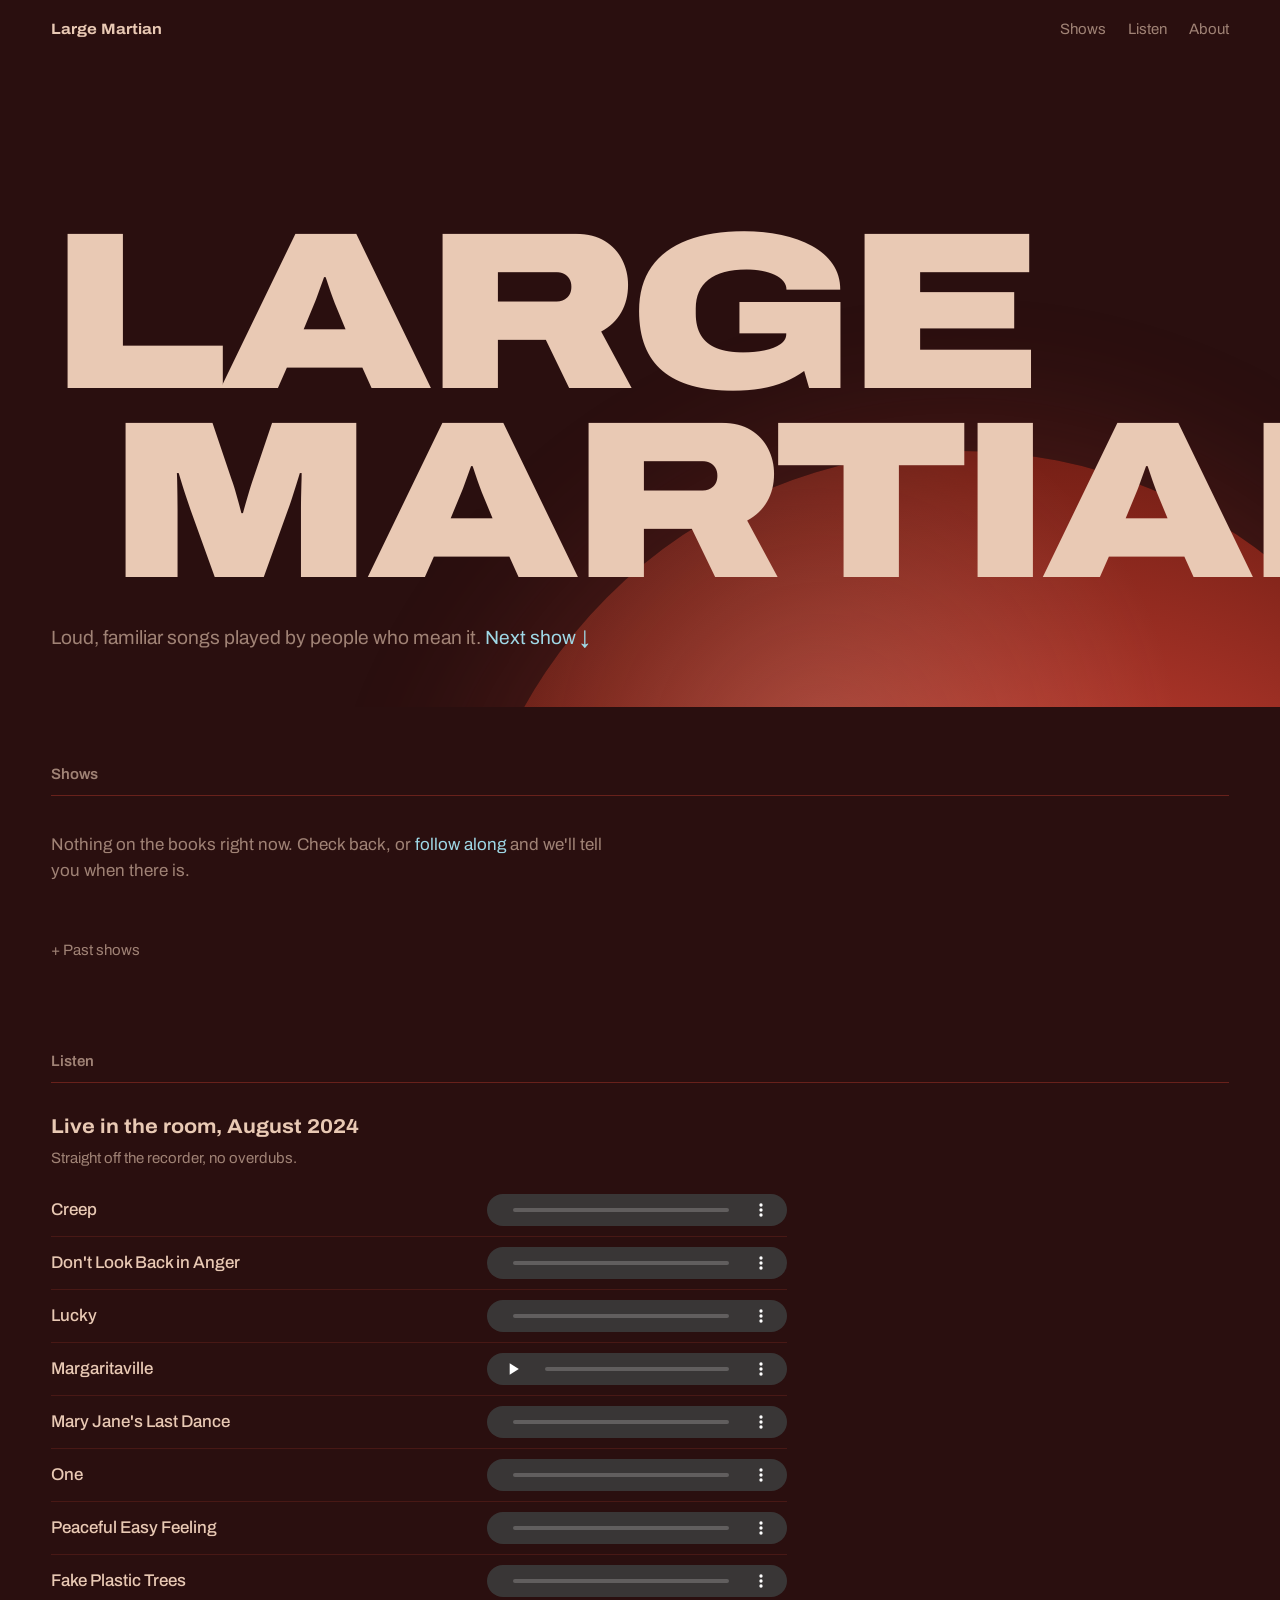
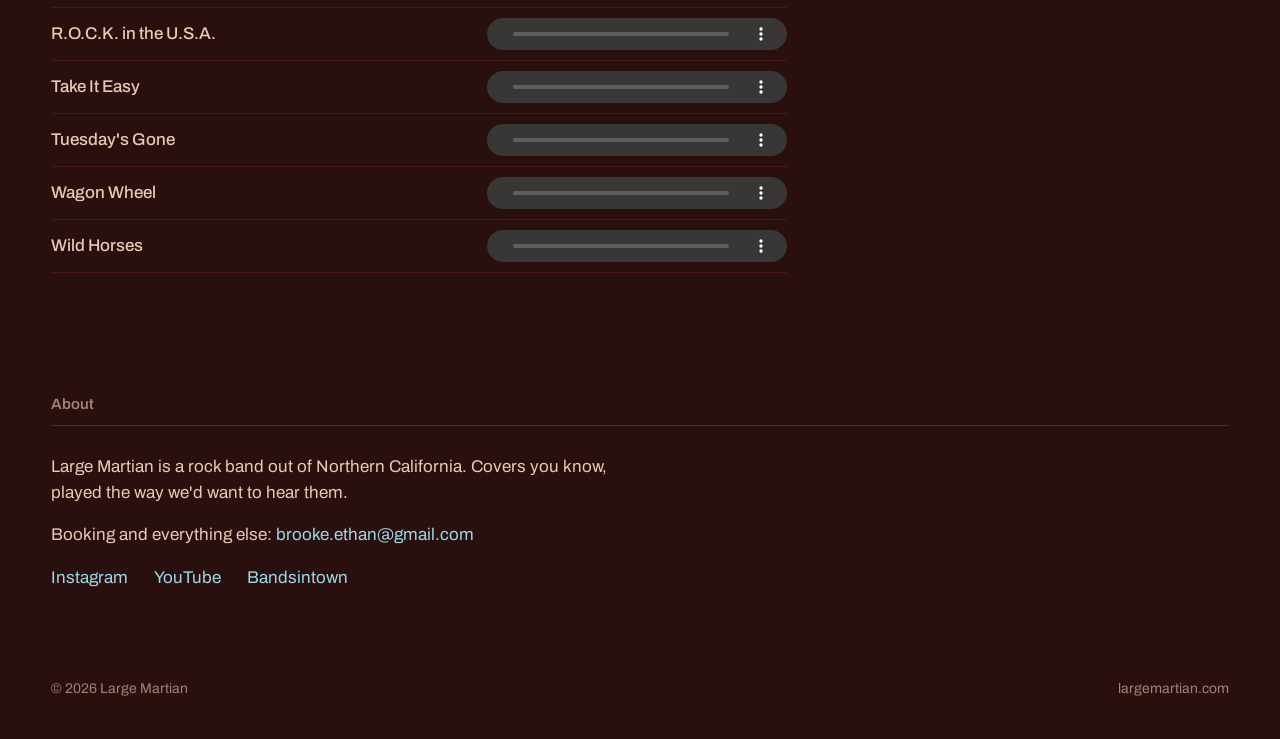
==== index.html @ f01dec95 "Large Martian site: shows, listen, about, and band room Co-Authored-By: Claude Fable 5.1 <noreply@an" ====
<!doctype html>
<html lang="en">
<head>
  <meta charset="utf-8">
  <meta name="viewport" content="width=device-width, initial-scale=1">
  <title>Large Martian</title>
  <meta name="description" content="Large Martian — upcoming shows, recordings, and where to find the band.">
  <link rel="preconnect" href="https://fonts.googleapis.com">
  <link rel="preconnect" href="https://fonts.gstatic.com" crossorigin>
  <link href="https://fonts.googleapis.com/css2?family=Archivo:ital,wdth,wght@0,62..125,100..900&display=swap" rel="stylesheet">
  <link rel="stylesheet" href="style.css">
  <link rel="icon" href="data:image/svg+xml,%3Csvg xmlns='http://www.w3.org/2000/svg' viewBox='0 0 32 32'%3E%3Crect width='32' height='32' fill='%232a0f0f'/%3E%3Ccircle cx='21' cy='23' r='13' fill='%23b3382c'/%3E%3C/svg%3E">
</head>
<body>

<header class="top">
  <span class="wordmark">Large Martian</span>
  <nav>
    <a href="#shows">Shows</a>
    <a href="#listen">Listen</a>
    <a href="#about">About</a>
  </nav>
</header>

<section class="hero" aria-label="Large Martian">
  <div class="planet" aria-hidden="true"></div>
  <h1><span>Large</span><span>Martian</span></h1>
  <p class="tag">Loud, familiar songs played by people who mean it. <a href="#shows">Next show ↓</a></p>
</section>

<section id="shows">
  <h2>Shows</h2>
  <ul class="shows" id="upcoming"></ul>
  <p class="empty" id="no-shows" hidden>Nothing on the books right now. Check back, or <a href="#about">follow along</a> and we'll tell you when there is.</p>
  <details class="past-shows" id="past-wrap" hidden>
    <summary>Past shows</summary>
    <ul class="shows" id="past"></ul>
  </details>
</section>

<section id="listen">
  <h2>Listen</h2>
  <div id="public-tracks"></div>
</section>

<section id="about">
  <h2>About</h2>
  <div class="prose">
    <p>Large Martian is a rock band out of Northern California. Covers you know, played the way we'd want to hear them.</p>
    <p>Booking and everything else: <a href="mailto:brooke.ethan@gmail.com">brooke.ethan@gmail.com</a></p>
  </div>
  <ul class="links" id="social-links"></ul>
</section>

<footer>
  <span>© <span id="year"></span> Large Martian</span>
  <span>largemartian.com</span>
</footer>

<script>
(async function () {
  document.getElementById('year').textContent = new Date().getFullYear();

  const MONTHS = ['Jan','Feb','Mar','Apr','May','Jun','Jul','Aug','Sep','Oct','Nov','Dec'];
  const today = new Date(); today.setHours(0,0,0,0);

  function parseDate(s) { const [y,m,d] = s.split('-').map(Number); return new Date(y, m-1, d); }

  function showRow(s, past) {
    const d = parseDate(s.date);
    const li = document.createElement('li');
    li.className = 'show' + (past ? ' past' : '');
    const where = [s.city, s.time].filter(Boolean).join(' · ');
    li.innerHTML = `
      <div class="date"><span class="day">${d.getDate()}</span><span class="mon">${MONTHS[d.getMonth()]} ${d.getFullYear()}</span></div>
      <div class="where">
        <span class="venue">${s.venue || ''}</span>
        ${s.city ? `<span class="city">${s.city}</span>` : ''}
        ${(s.time || s.note) ? `<div class="meta">${[s.time, s.note].filter(Boolean).join(' — ')}</div>` : ''}
      </div>
      ${(!past && s.tickets) ? `<a class="tickets" href="${s.tickets}" target="_blank" rel="noopener">Tickets</a>` : ''}`;
    return li;
  }

  try {
    const data = await (await fetch('shows.json', {cache: 'no-store'})).json();
    const shows = (data.shows || []).slice().sort((a,b) => a.date.localeCompare(b.date));
    const up = shows.filter(s => parseDate(s.date) >= today);
    const past = shows.filter(s => parseDate(s.date) < today).reverse();
    const upEl = document.getElementById('upcoming');
    up.forEach(s => upEl.appendChild(showRow(s, false)));
    document.getElementById('no-shows').hidden = up.length > 0;
    if (past.length) {
      document.getElementById('past-wrap').hidden = false;
      const pEl = document.getElementById('past');
      past.forEach(s => pEl.appendChild(showRow(s, true)));
    }
  } catch (e) {
    document.getElementById('no-shows').hidden = false;
  }

  try {
    const pub = await (await fetch('listen.json', {cache: 'no-store'})).json();
    const wrap = document.getElementById('public-tracks');
    (pub.sessions || []).forEach(sess => {
      const div = document.createElement('div');
      div.className = 'session';
      div.innerHTML = `<h3>${sess.title}</h3>${sess.note ? `<p class="note">${sess.note}</p>` : ''}<ul class="tracks"></ul>`;
      const ul = div.querySelector('ul');
      sess.tracks.forEach(t => {
        const li = document.createElement('li');
        li.className = 'track';
        li.innerHTML = `<span class="title">${t.title}</span><audio controls preload="none" src="${pub.base}${t.file}"></audio>`;
        ul.appendChild(li);
      });
      wrap.appendChild(div);
    });
    const links = document.getElementById('social-links');
    (pub.links || []).forEach(l => {
      const li = document.createElement('li');
      li.innerHTML = `<a href="${l.url}" target="_blank" rel="noopener">${l.label}</a>`;
      links.appendChild(li);
    });
  } catch (e) { /* no listen.json yet */ }
})();
</script>
</body>
</html>
---- style.css ----
/* Large Martian — site styles
   Palette: Mars from orbit at night.
   regolith  #2a0f0f  page ground
   night     #1a0909  deep shadow
   oxide     #b3382c  iron red (rules, planet)
   dust      #e9c9b4  text
   ice       #9fd8e6  polar cap — dates, links, the one cold note
*/

:root {
  --regolith: #2a0f0f;
  --night: #1a0909;
  --oxide: #b3382c;
  --dust: #e9c9b4;
  --dust-dim: rgba(233, 201, 180, 0.62);
  --ice: #9fd8e6;
  --rule: rgba(179, 56, 44, 0.45);
  --font: "Archivo", "Helvetica Neue", Arial, sans-serif;
  --gutter: clamp(16px, 4vw, 56px);
  --measure: 36rem;
}

* { box-sizing: border-box; }

html { scroll-behavior: smooth; }
@media (prefers-reduced-motion: reduce) { html { scroll-behavior: auto; } }

body {
  margin: 0;
  background: var(--regolith);
  color: var(--dust);
  font-family: var(--font);
  font-size: 17px;
  line-height: 1.5;
  -webkit-font-smoothing: antialiased;
  overflow-x: hidden;
}

a { color: var(--ice); text-decoration: none; }
a:hover, a:focus-visible { text-decoration: underline; text-underline-offset: 0.2em; }
:focus-visible { outline: 2px solid var(--ice); outline-offset: 3px; }

/* ---------- top line ---------- */
.top {
  display: flex;
  justify-content: space-between;
  align-items: baseline;
  padding: 18px var(--gutter);
  font-size: 15px;
}
.top .wordmark { color: var(--dust); font-weight: 700; font-stretch: 110%; }
.top nav { display: flex; gap: 22px; }
.top nav a { color: var(--dust-dim); }
.top nav a:hover { color: var(--dust); }

/* ---------- hero ---------- */
.hero {
  position: relative;
  padding: 10vh var(--gutter) 6vh;
  min-height: 72vh;
  display: flex;
  flex-direction: column;
  justify-content: flex-end;
  overflow: hidden;
}
.hero h1 {
  position: relative;
  z-index: 1;
  margin: 0;
  font-weight: 900;
  font-stretch: 125%;
  font-size: clamp(64px, 17.5vw, 300px);
  line-height: 0.84;
  letter-spacing: -0.035em;
  text-transform: uppercase;
  color: var(--dust);
}
.hero h1 span { display: block; }
.hero h1 span + span { margin-left: 0.26em; }
.hero .tag {
  position: relative;
  z-index: 1;
  margin: 28px 0 0;
  max-width: var(--measure);
  font-size: clamp(17px, 1.5vw, 21px);
  color: var(--dust-dim);
}
.hero .tag a { white-space: nowrap; }

/* the planet: rises from the lower right, half off-screen */
.planet {
  position: absolute;
  right: -18vw;
  bottom: -46vw;
  width: 92vw;
  height: 92vw;
  border-radius: 50%;
  background:
    radial-gradient(circle at 36% 30%, rgba(233,201,180,0.18) 0, transparent 38%),
    radial-gradient(circle at 60% 60%, #c7452f 0, #b3382c 35%, #7a2117 68%, #3a1210 100%);
  box-shadow: 0 0 120px 40px rgba(179, 56, 44, 0.18);
  pointer-events: none;
}
@media (min-width: 900px) {
  .planet { right: -14vw; bottom: -58vw; width: 78vw; height: 78vw; }
}
@media (max-width: 640px) {
  .hero { min-height: 0; padding-top: 14vh; }
  .hero h1 { font-size: 21vw; }
  .planet { right: -30vw; bottom: -60vw; width: 120vw; height: 120vw; }
}

/* ---------- sections ---------- */
section { padding: 56px var(--gutter) 24px; }
section h2 {
  margin: 0 0 28px;
  font-size: 15px;
  font-weight: 600;
  color: var(--dust-dim);
  padding-bottom: 10px;
  border-bottom: 1px solid var(--rule);
}
.prose { max-width: var(--measure); }
.prose p { margin: 0 0 1em; }

/* ---------- shows ---------- */
.shows { list-style: none; margin: 0; padding: 0; }
.show {
  display: grid;
  grid-template-columns: 5.5rem 1fr auto;
  gap: 0 24px;
  align-items: baseline;
  padding: 22px 0;
  border-bottom: 1px solid var(--rule);
}
.show .date { color: var(--ice); line-height: 1; }
.show .date .day { display: block; font-size: 44px; font-weight: 800; font-stretch: 112%; letter-spacing: -0.02em; }
.show .date .mon { display: block; font-size: 14px; margin-top: 6px; }
.show .where { min-width: 0; }
.show .venue { display: block; font-size: clamp(20px, 2.4vw, 28px); font-weight: 700; font-stretch: 108%; letter-spacing: -0.01em; line-height: 1.15; }
.show .city { color: var(--dust-dim); }
.show .meta { color: var(--dust-dim); margin-top: 4px; font-size: 15px; }
.show .tickets {
  justify-self: end;
  padding: 10px 16px;
  border: 1.5px solid var(--ice);
  border-radius: 999px;
  font-weight: 600;
  font-size: 15px;
  white-space: nowrap;
}
.show .tickets:hover { background: var(--ice); color: var(--night); text-decoration: none; }
.show.past { opacity: 0.55; }
.show.past .date { color: var(--dust); }
.empty { color: var(--dust-dim); max-width: var(--measure); padding: 8px 0 24px; }
details.past-shows { margin-top: 24px; }
details.past-shows summary { cursor: pointer; color: var(--dust-dim); font-size: 15px; padding: 8px 0; list-style: none; }
details.past-shows summary::before { content: "+ "; }
details.past-shows[open] summary::before { content: "– "; }

@media (max-width: 640px) {
  .show { grid-template-columns: 4.2rem 1fr; }
  .show .date .day { font-size: 36px; }
  .show .tickets { grid-column: 2; justify-self: start; margin-top: 12px; }
}

/* ---------- tracks (public listen + band recordings) ---------- */
.session { margin-bottom: 40px; }
.session h3 { margin: 0 0 6px; font-size: 20px; font-weight: 700; font-stretch: 108%; }
.session .note { margin: 0 0 14px; color: var(--dust-dim); font-size: 15px; max-width: var(--measure); }
.tracks { list-style: none; margin: 0; padding: 0; max-width: 46rem; }
.track {
  display: grid;
  grid-template-columns: 1fr minmax(0, 300px);
  gap: 16px;
  align-items: center;
  padding: 10px 0;
  border-bottom: 1px solid rgba(179, 56, 44, 0.22);
}
.track .title { font-weight: 500; }
.track audio { width: 100%; height: 32px; color-scheme: dark; }
@media (max-width: 560px) {
  .track { grid-template-columns: 1fr; gap: 6px; }
}

/* ---------- set lists ---------- */
.setlist { margin-bottom: 36px; max-width: var(--measure); }
.setlist h3 { margin: 0 0 4px; font-size: 20px; font-weight: 700; font-stretch: 108%; }
.setlist .note { margin: 0 0 12px; color: var(--dust-dim); font-size: 15px; }
.setlist ol { margin: 0; padding-left: 1.6em; columns: 2; column-gap: 32px; }
.setlist li { break-inside: avoid; padding: 3px 0; }
@media (max-width: 560px) { .setlist ol { columns: 1; } }

/* ---------- calendar ---------- */
.calendar iframe { width: 100%; height: 620px; border: 0; border-radius: 6px; background: var(--night); }
.calendar .hint { color: var(--dust-dim); font-size: 15px; max-width: var(--measure); }

/* ---------- socials / footer ---------- */
.links { display: flex; flex-wrap: wrap; gap: 10px 26px; padding: 0; margin: 0; list-style: none; font-size: 17px; }
footer {
  padding: 64px var(--gutter) 40px;
  color: var(--dust-dim);
  font-size: 14px;
  display: flex;
  justify-content: space-between;
  flex-wrap: wrap;
  gap: 12px;
}

/* band room header */
.room-head { padding: 24px var(--gutter) 0; }
.room-head h1 { margin: 0; font-size: clamp(40px, 8vw, 96px); font-weight: 900; font-stretch: 125%; letter-spacing: -0.03em; line-height: 0.95; text-transform: uppercase; }
.room-head p { color: var(--dust-dim); max-width: var(--measure); }
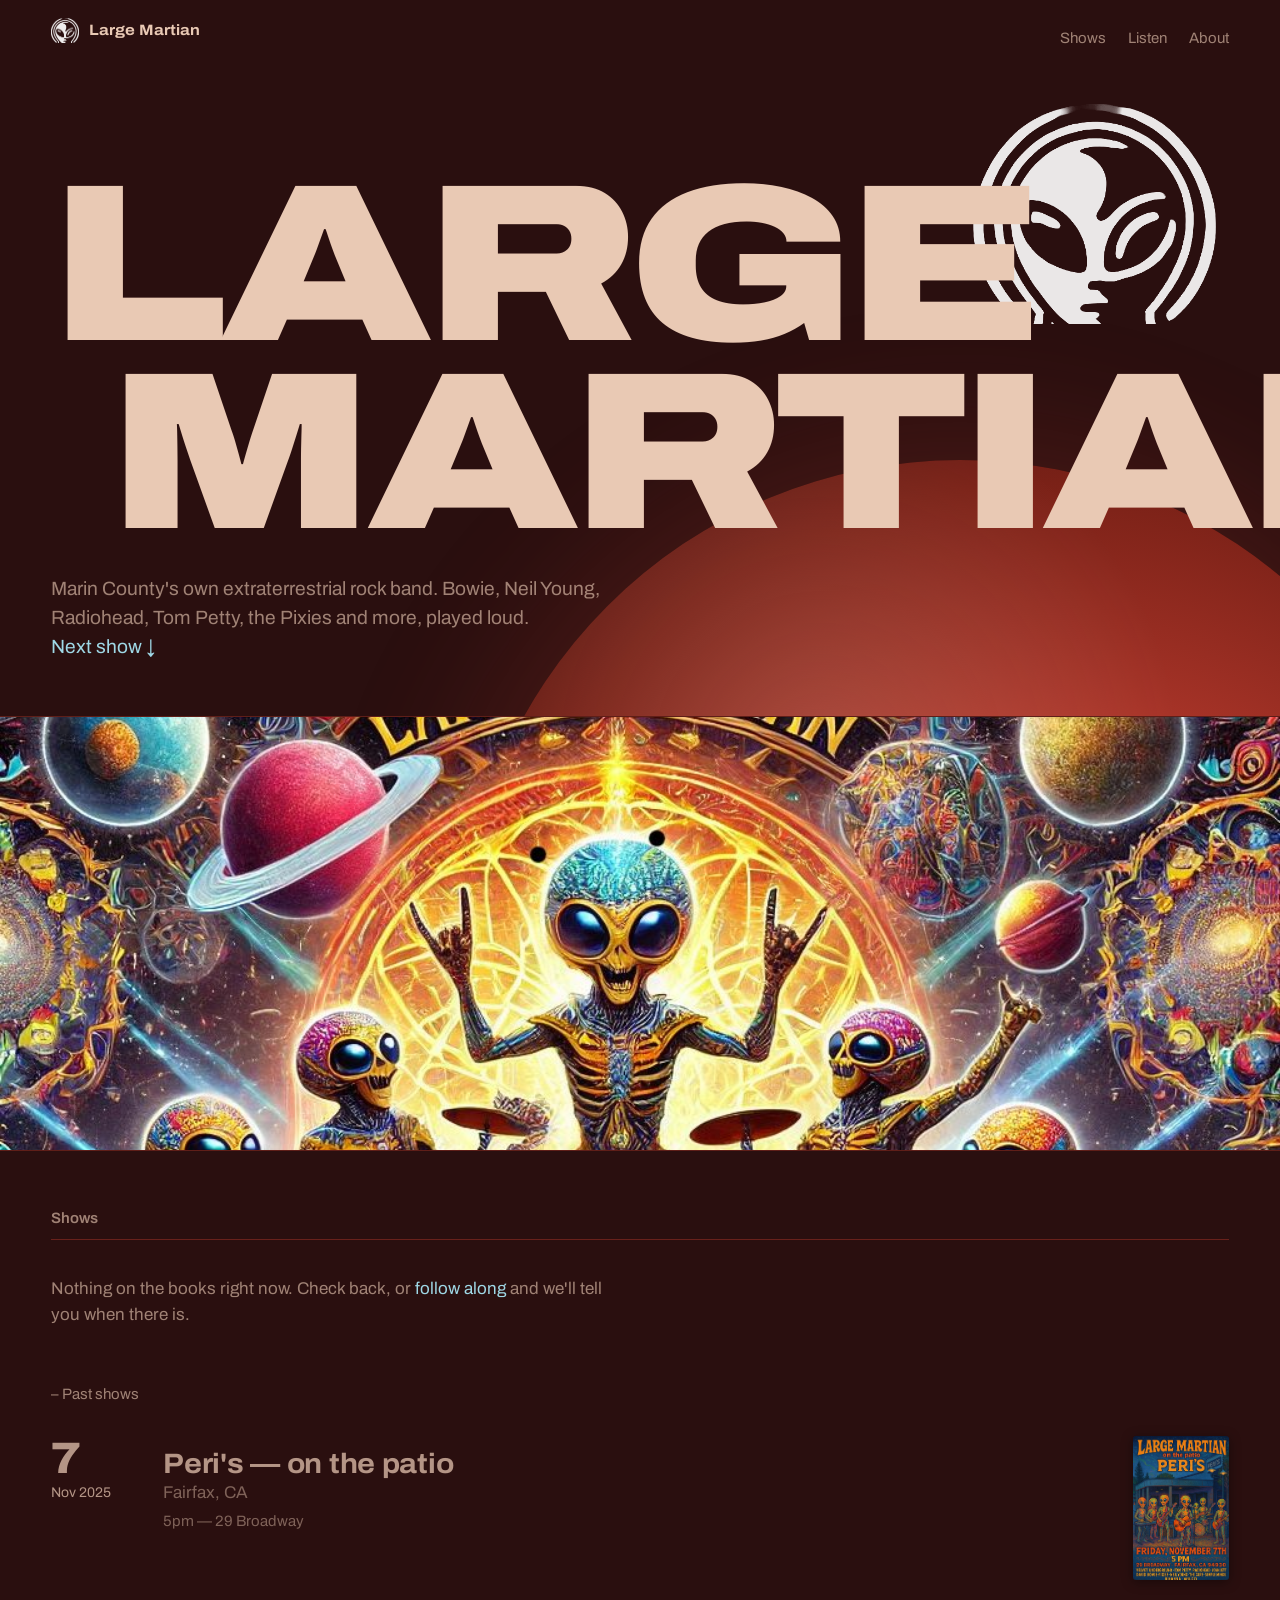
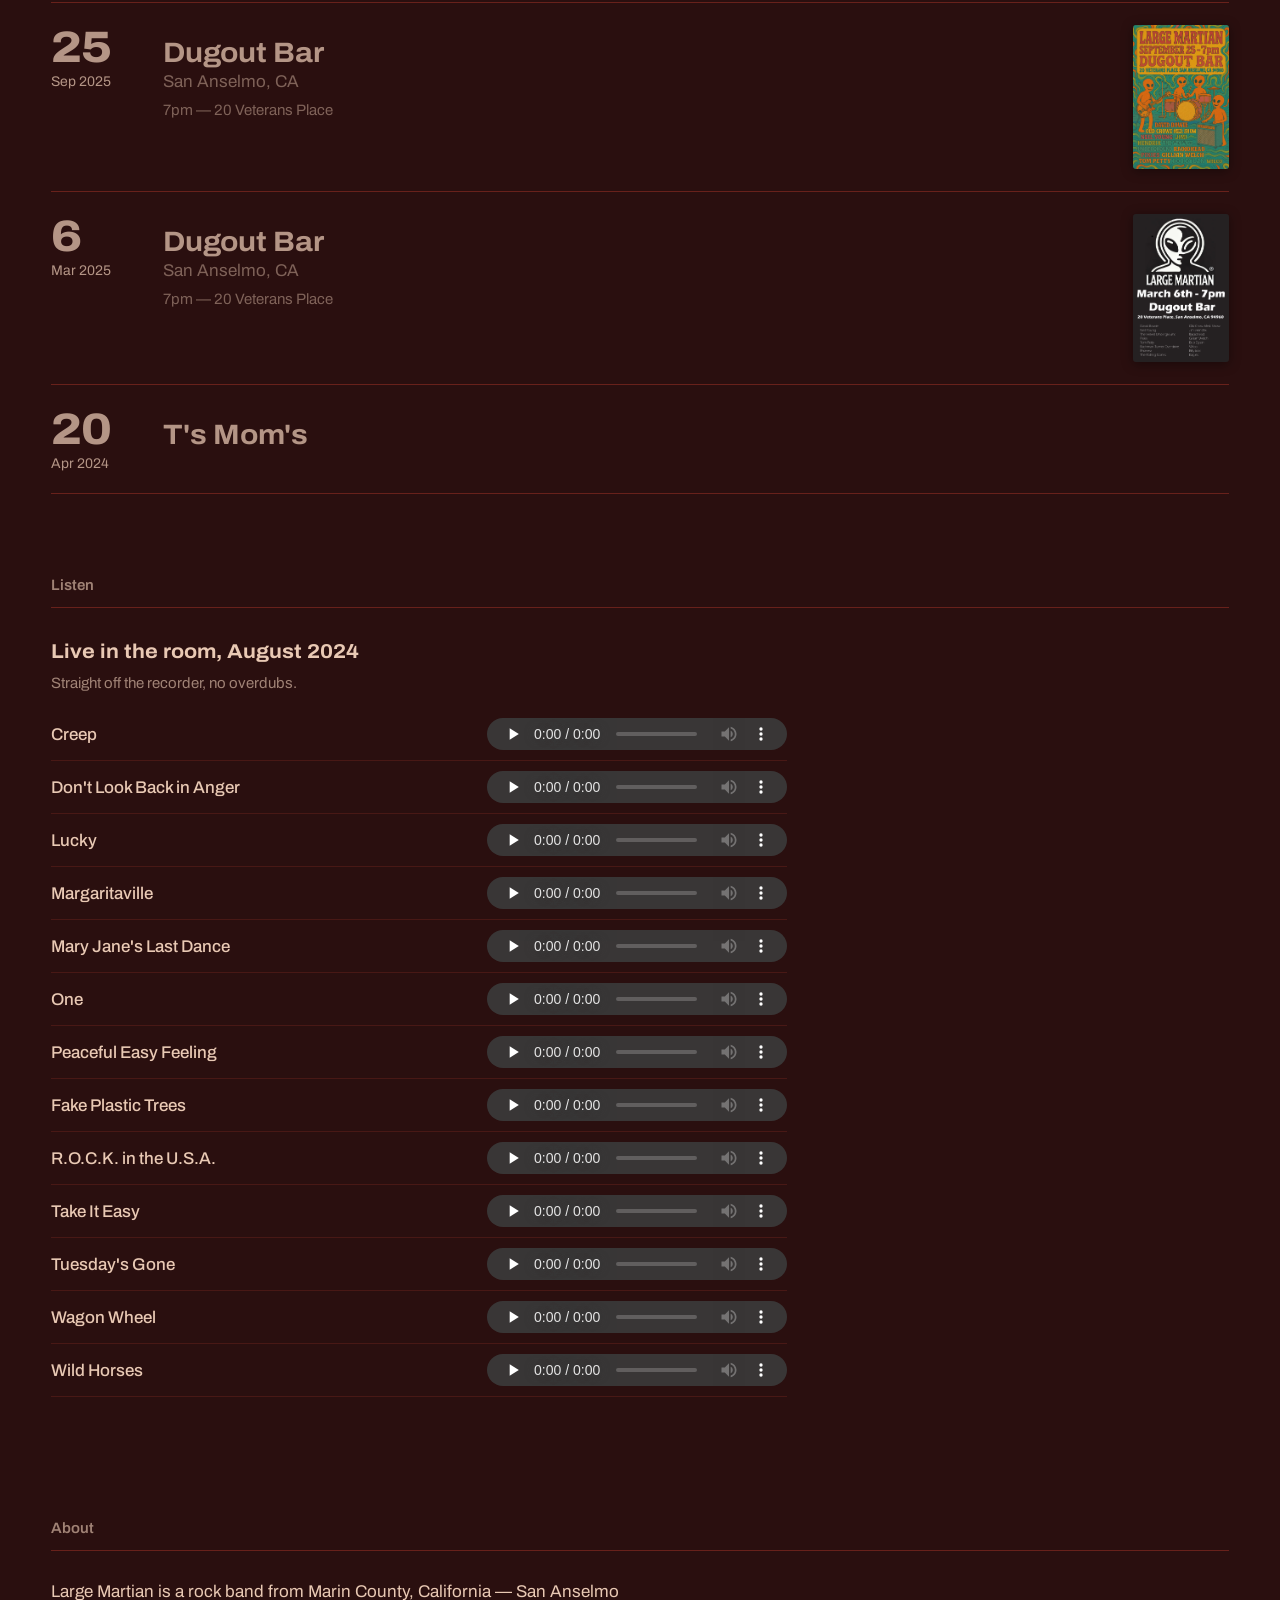
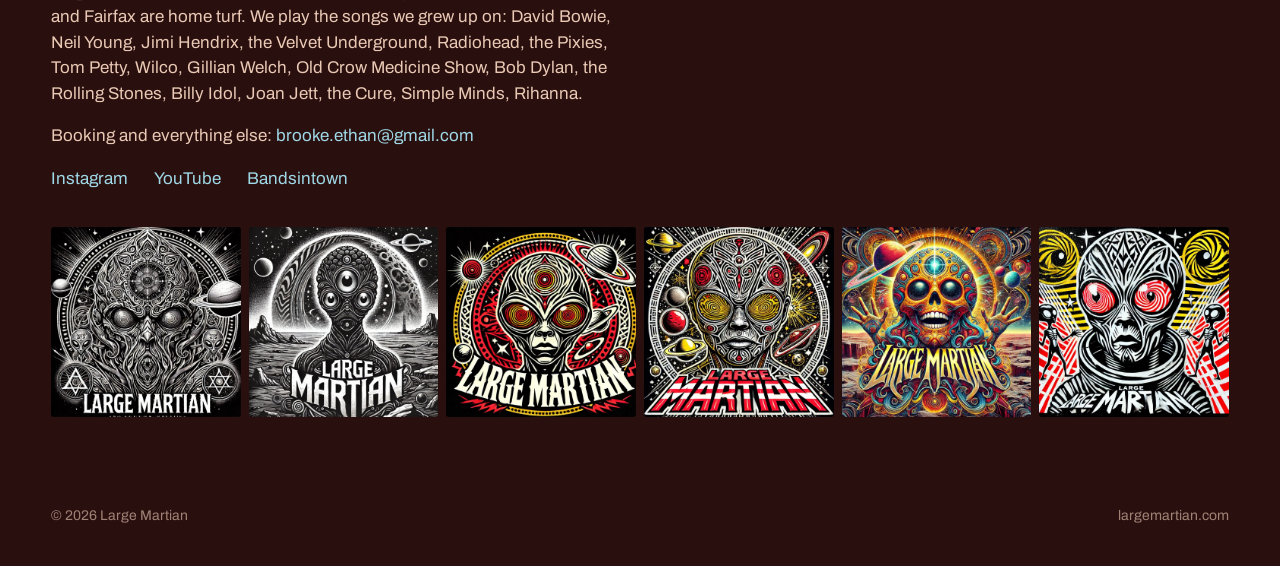
==== commit f57eb804: "Band artwork, logo, show posters, real bio, Drive session archive on band page Co-Authored-By: Claud" ====
--- a/index.html
+++ b/index.html
@@ -4,17 +4,21 @@
   <meta charset="utf-8">
   <meta name="viewport" content="width=device-width, initial-scale=1">
   <title>Large Martian</title>
-  <meta name="description" content="Large Martian — upcoming shows, recordings, and where to find the band.">
+  <meta name="description" content="Large Martian — Marin County rock band. Upcoming shows, recordings, and where to find us.">
   <link rel="preconnect" href="https://fonts.googleapis.com">
   <link rel="preconnect" href="https://fonts.gstatic.com" crossorigin>
   <link href="https://fonts.googleapis.com/css2?family=Archivo:ital,wdth,wght@0,62..125,100..900&display=swap" rel="stylesheet">
   <link rel="stylesheet" href="style.css">
-  <link rel="icon" href="data:image/svg+xml,%3Csvg xmlns='http://www.w3.org/2000/svg' viewBox='0 0 32 32'%3E%3Crect width='32' height='32' fill='%232a0f0f'/%3E%3Ccircle cx='21' cy='23' r='13' fill='%23b3382c'/%3E%3C/svg%3E">
+  <link rel="icon" type="image/png" href="img/favicon.png">
+  <link rel="apple-touch-icon" href="img/favicon.png">
+  <meta property="og:title" content="Large Martian">
+  <meta property="og:description" content="Marin County rock band. Shows, recordings, and where to find us.">
+  <meta property="og:image" content="https://largemartian.com/img/cover.jpg">
 </head>
 <body>
 
 <header class="top">
-  <span class="wordmark">Large Martian</span>
+  <a class="wordmark" href="#"><img src="img/head.png" alt="" width="28" height="25"> Large Martian</a>
   <nav>
     <a href="#shows">Shows</a>
     <a href="#listen">Listen</a>
@@ -24,9 +28,12 @@
 
 <section class="hero" aria-label="Large Martian">
   <div class="planet" aria-hidden="true"></div>
+  <img class="alien" src="img/head.png" alt="" aria-hidden="true">
   <h1><span>Large</span><span>Martian</span></h1>
-  <p class="tag">Loud, familiar songs played by people who mean it. <a href="#shows">Next show ↓</a></p>
+  <p class="tag">Marin County's own extraterrestrial rock band. Bowie, Neil Young, Radiohead, Tom Petty, the Pixies and more, played loud. <a href="#shows">Next show ↓</a></p>
 </section>
+
+<div class="strip" aria-hidden="true"><img src="img/cover.jpg" alt=""></div>
 
 <section id="shows">
   <h2>Shows</h2>
@@ -46,10 +53,18 @@
 <section id="about">
   <h2>About</h2>
   <div class="prose">
-    <p>Large Martian is a rock band out of Northern California. Covers you know, played the way we'd want to hear them.</p>
+    <p>Large Martian is a rock band from Marin County, California — San Anselmo and Fairfax are home turf. We play the songs we grew up on: David Bowie, Neil Young, Jimi Hendrix, the Velvet Underground, Radiohead, the Pixies, Tom Petty, Wilco, Gillian Welch, Old Crow Medicine Show, Bob Dylan, the Rolling Stones, Billy Idol, Joan Jett, the Cure, Simple Minds, Rihanna.</p>
     <p>Booking and everything else: <a href="mailto:brooke.ethan@gmail.com">brooke.ethan@gmail.com</a></p>
   </div>
   <ul class="links" id="social-links"></ul>
+  <ul class="gallery" aria-label="Artwork">
+    <li><img src="img/art-1.jpg" alt="Large Martian artwork" loading="lazy"></li>
+    <li><img src="img/art-2.jpg" alt="Large Martian artwork" loading="lazy"></li>
+    <li><img src="img/art-3.jpg" alt="Large Martian artwork" loading="lazy"></li>
+    <li><img src="img/art-4.jpg" alt="Large Martian artwork" loading="lazy"></li>
+    <li><img src="img/art-5.jpg" alt="Large Martian artwork" loading="lazy"></li>
+    <li><img src="img/art-6.jpg" alt="Large Martian artwork" loading="lazy"></li>
+  </ul>
 </section>
 
 <footer>
@@ -78,7 +93,8 @@
         ${s.city ? `<span class="city">${s.city}</span>` : ''}
         ${(s.time || s.note) ? `<div class="meta">${[s.time, s.note].filter(Boolean).join(' — ')}</div>` : ''}
       </div>
-      ${(!past && s.tickets) ? `<a class="tickets" href="${s.tickets}" target="_blank" rel="noopener">Tickets</a>` : ''}`;
+      ${(!past && s.tickets) ? `<a class="tickets" href="${s.tickets}" target="_blank" rel="noopener">Tickets</a>` : ''}
+      ${s.poster ? `<a class="poster" href="${s.poster}" target="_blank" rel="noopener"><img src="${s.poster}" alt="Poster: ${s.venue}, ${s.date}" loading="lazy"></a>` : ''}`;
     return li;
   }
 
@@ -92,6 +108,7 @@
     document.getElementById('no-shows').hidden = up.length > 0;
     if (past.length) {
       document.getElementById('past-wrap').hidden = false;
+      if (!up.length) document.getElementById('past-wrap').open = true;
       const pEl = document.getElementById('past');
       past.forEach(s => pEl.appendChild(showRow(s, true)));
     }
--- a/style.css
+++ b/style.css
@@ -48,7 +48,8 @@
   padding: 18px var(--gutter);
   font-size: 15px;
 }
-.top .wordmark { color: var(--dust); font-weight: 700; font-stretch: 110%; }
+.top .wordmark { color: var(--dust); font-weight: 700; font-stretch: 110%; display: inline-flex; align-items: center; gap: 10px; }
+.top .wordmark img { width: 28px; height: auto; opacity: 0.92; }
 .top nav { display: flex; gap: 22px; }
 .top nav a { color: var(--dust-dim); }
 .top nav a:hover { color: var(--dust); }
@@ -86,6 +87,19 @@
   color: var(--dust-dim);
 }
 .hero .tag a { white-space: nowrap; }
+
+/* the alien: the band's mark, rising with the planet */
+.alien {
+  position: absolute;
+  right: clamp(16px, 5vw, 80px);
+  top: 4vh;
+  width: clamp(120px, 19vw, 300px);
+  height: auto;
+  opacity: 0.9;
+  z-index: 0;
+  pointer-events: none;
+}
+.hero h1 { position: relative; z-index: 1; }
 
 /* the planet: rises from the lower right, half off-screen */
 .planet {
@@ -105,10 +119,16 @@
   .planet { right: -14vw; bottom: -58vw; width: 78vw; height: 78vw; }
 }
 @media (max-width: 640px) {
-  .hero { min-height: 0; padding-top: 14vh; }
-  .hero h1 { font-size: 21vw; }
+  .hero { min-height: 0; padding-top: 22vh; }
+  .hero h1 { font-size: 18.5vw; }
+  .hero h1 span + span { margin-left: 0.15em; }
   .planet { right: -30vw; bottom: -60vw; width: 120vw; height: 120vw; }
-}
+  .alien { width: 38vw; right: 5vw; top: 5vh; }
+}
+
+/* ---------- cover strip ---------- */
+.strip { width: 100%; height: clamp(180px, 34vw, 520px); overflow: hidden; border-top: 1px solid var(--rule); border-bottom: 1px solid var(--rule); background: var(--night); }
+.strip img { width: 100%; height: 100%; object-fit: cover; object-position: center 40%; display: block; }
 
 /* ---------- sections ---------- */
 section { padding: 56px var(--gutter) 24px; }
@@ -150,7 +170,10 @@
   white-space: nowrap;
 }
 .show .tickets:hover { background: var(--ice); color: var(--night); text-decoration: none; }
-.show.past { opacity: 0.55; }
+.show .poster { grid-column: 3; grid-row: 1 / span 2; justify-self: end; align-self: start; }
+.show .poster img { width: 96px; height: auto; display: block; border-radius: 3px; box-shadow: 0 2px 12px rgba(0,0,0,0.4); transition: transform .15s ease; }
+.show .poster:hover img { transform: scale(1.04); }
+.show.past .date, .show.past .where { opacity: 0.72; }
 .show.past .date { color: var(--dust); }
 .empty { color: var(--dust-dim); max-width: var(--measure); padding: 8px 0 24px; }
 details.past-shows { margin-top: 24px; }
@@ -162,6 +185,7 @@
   .show { grid-template-columns: 4.2rem 1fr; }
   .show .date .day { font-size: 36px; }
   .show .tickets { grid-column: 2; justify-self: start; margin-top: 12px; }
+  .show .poster { grid-column: 2; grid-row: auto; justify-self: start; margin-top: 12px; }
 }
 
 /* ---------- tracks (public listen + band recordings) ---------- */
@@ -191,9 +215,26 @@
 .setlist li { break-inside: avoid; padding: 3px 0; }
 @media (max-width: 560px) { .setlist ol { columns: 1; } }
 
+/* ---------- session archive (band room) ---------- */
+.hint { color: var(--dust-dim); font-size: 15px; max-width: var(--measure); margin: 0 0 18px; }
+.hint code { font-size: 14px; color: var(--dust); }
+.archive { list-style: none; margin: 0; padding: 0; max-width: 46rem; columns: 2; column-gap: 48px; }
+.archive .year { break-after: avoid; column-span: none; font-size: 28px; font-weight: 800; font-stretch: 118%; letter-spacing: -0.02em; color: var(--dust); padding: 18px 0 8px; }
+.archive .year:first-child { padding-top: 0; }
+.archive .sess { break-inside: avoid; display: grid; grid-template-columns: 4.2rem 1fr; gap: 12px; padding: 6px 0; border-bottom: 1px solid rgba(179, 56, 44, 0.22); }
+.archive .sess .d { color: var(--ice); font-variant-numeric: tabular-nums; }
+.archive .sess a { color: var(--dust); }
+.archive .sess.is-show a { color: var(--ice); font-weight: 600; }
+@media (max-width: 640px) { .archive { columns: 1; } }
+
 /* ---------- calendar ---------- */
 .calendar iframe { width: 100%; height: 620px; border: 0; border-radius: 6px; background: var(--night); }
 .calendar .hint { color: var(--dust-dim); font-size: 15px; max-width: var(--measure); }
+
+/* ---------- art gallery ---------- */
+.gallery { list-style: none; margin: 36px 0 0; padding: 0; display: grid; grid-template-columns: repeat(6, 1fr); gap: 8px; }
+.gallery img { width: 100%; aspect-ratio: 1; object-fit: cover; display: block; border-radius: 3px; }
+@media (max-width: 800px) { .gallery { grid-template-columns: repeat(3, 1fr); } }
 
 /* ---------- socials / footer ---------- */
 .links { display: flex; flex-wrap: wrap; gap: 10px 26px; padding: 0; margin: 0; list-style: none; font-size: 17px; }
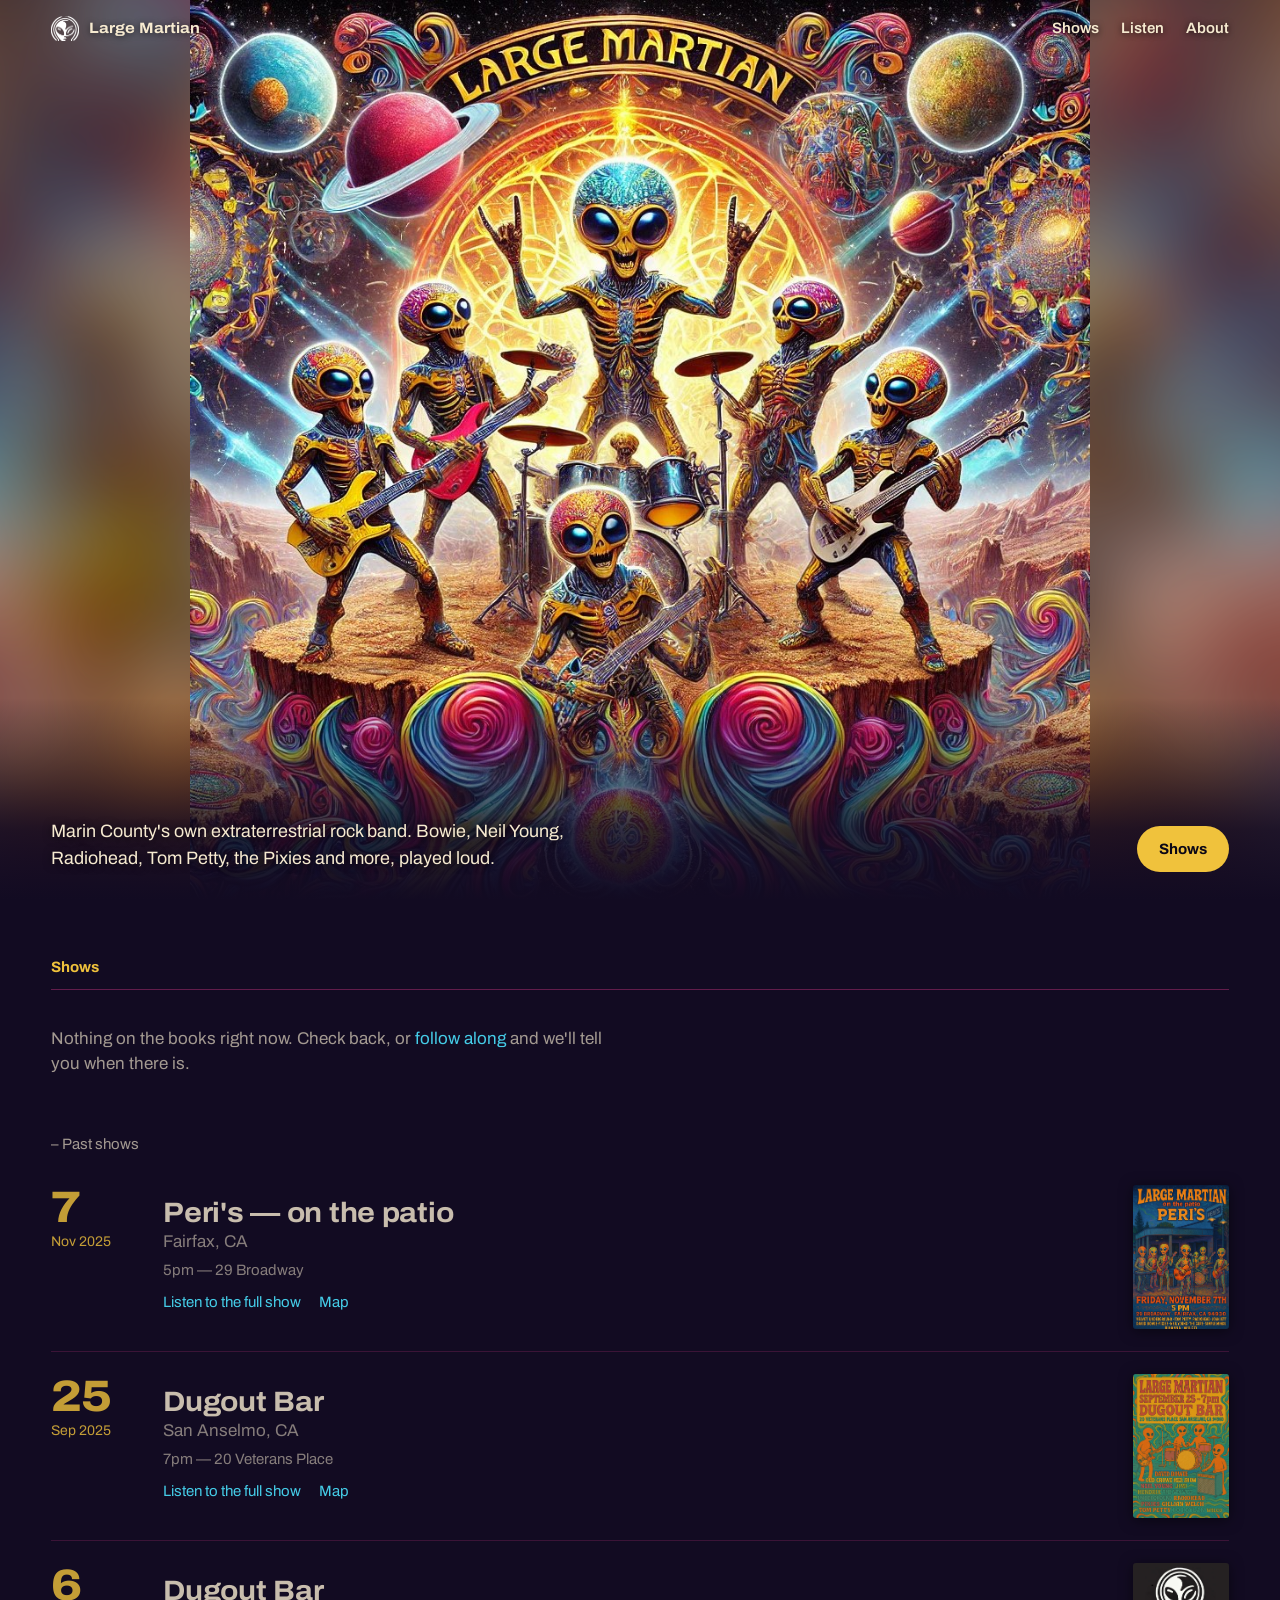
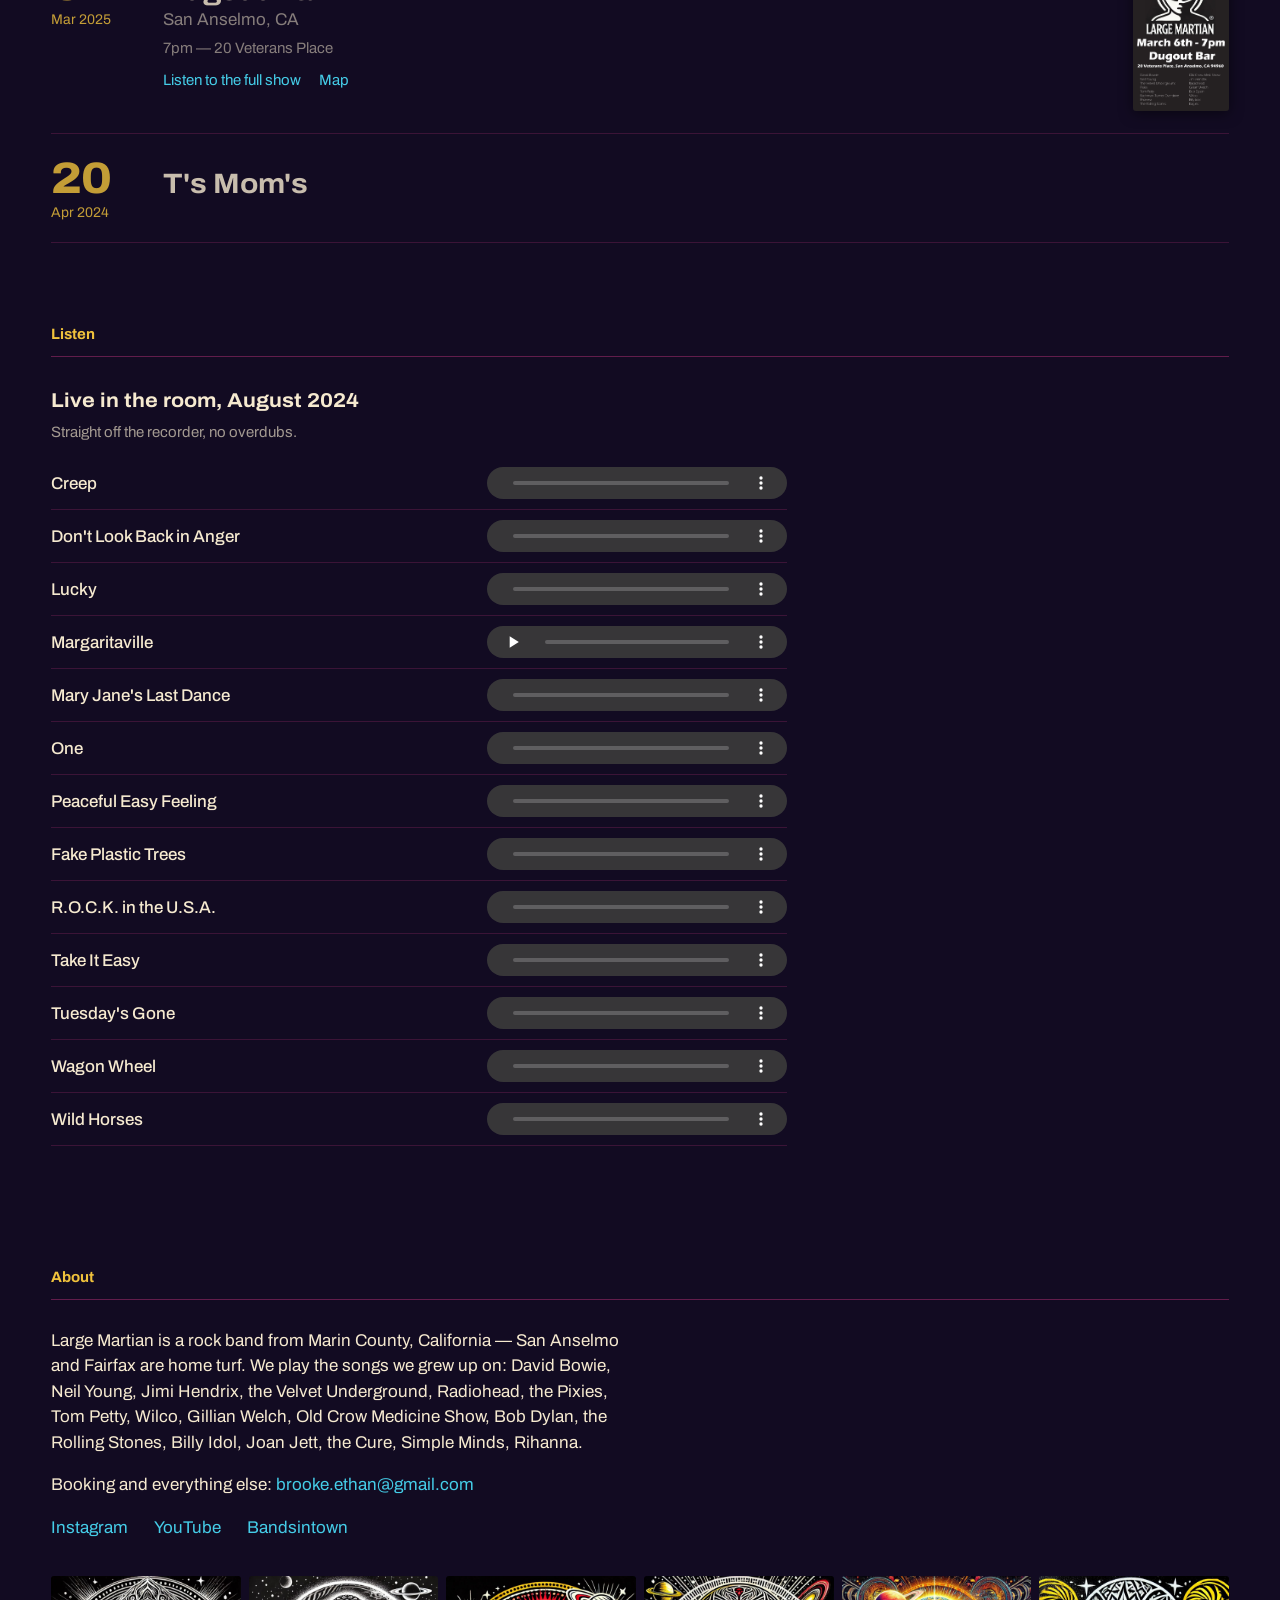
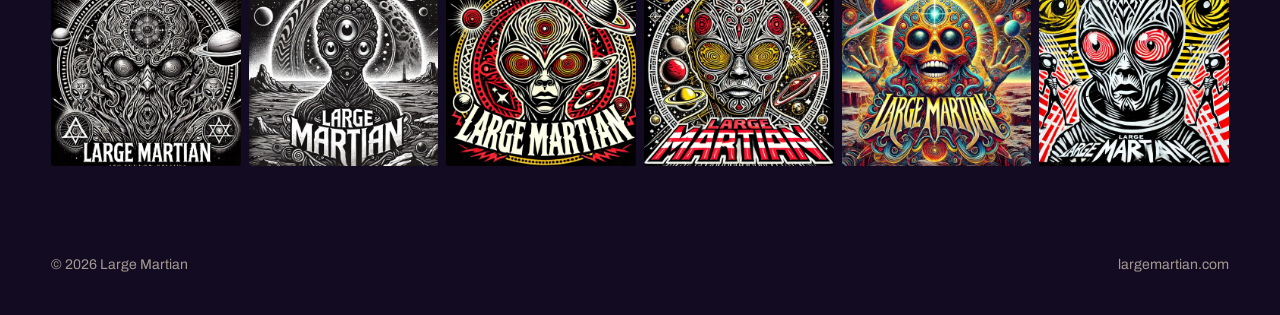
==== commit c1f0711b: "Artwork hero and palette, full-show links, password-gated band room Co-Authored-By: Claude Fable 5.1" ====
--- a/index.html
+++ b/index.html
@@ -5,6 +5,7 @@
   <meta name="viewport" content="width=device-width, initial-scale=1">
   <title>Large Martian</title>
   <meta name="description" content="Large Martian — Marin County rock band. Upcoming shows, recordings, and where to find us.">
+  <meta name="theme-color" content="#120b22">
   <link rel="preconnect" href="https://fonts.googleapis.com">
   <link rel="preconnect" href="https://fonts.gstatic.com" crossorigin>
   <link href="https://fonts.googleapis.com/css2?family=Archivo:ital,wdth,wght@0,62..125,100..900&display=swap" rel="stylesheet">
@@ -13,11 +14,11 @@
   <link rel="apple-touch-icon" href="img/favicon.png">
   <meta property="og:title" content="Large Martian">
   <meta property="og:description" content="Marin County rock band. Shows, recordings, and where to find us.">
-  <meta property="og:image" content="https://largemartian.com/img/cover.jpg">
+  <meta property="og:image" content="https://largemartian.com/img/og.jpg">
 </head>
 <body>
 
-<header class="top">
+<header class="top over">
   <a class="wordmark" href="#"><img src="img/head.png" alt="" width="28" height="25"> Large Martian</a>
   <nav>
     <a href="#shows">Shows</a>
@@ -27,13 +28,14 @@
 </header>
 
 <section class="hero" aria-label="Large Martian">
-  <div class="planet" aria-hidden="true"></div>
-  <img class="alien" src="img/head.png" alt="" aria-hidden="true">
-  <h1><span>Large</span><span>Martian</span></h1>
-  <p class="tag">Marin County's own extraterrestrial rock band. Bowie, Neil Young, Radiohead, Tom Petty, the Pixies and more, played loud. <a href="#shows">Next show ↓</a></p>
+  <div class="hero-bg" style="background-image:url(img/hero.jpg)" aria-hidden="true"></div>
+  <img class="hero-img" src="img/hero.jpg" alt="Large Martian: five alien skeletons playing guitars, bass and drums on a Martian plateau under a sky full of planets" fetchpriority="high">
+  <h1 class="sr-only">Large Martian</h1>
+  <div class="hero-foot">
+    <p class="tag">Marin County's own extraterrestrial rock band. Bowie, Neil Young, Radiohead, Tom Petty, the Pixies and more, played loud.</p>
+    <a class="btn" href="#shows">Shows</a>
+  </div>
 </section>
-
-<div class="strip" aria-hidden="true"><img src="img/cover.jpg" alt=""></div>
 
 <section id="shows">
   <h2>Shows</h2>
@@ -78,20 +80,22 @@
 
   const MONTHS = ['Jan','Feb','Mar','Apr','May','Jun','Jul','Aug','Sep','Oct','Nov','Dec'];
   const today = new Date(); today.setHours(0,0,0,0);
-
   function parseDate(s) { const [y,m,d] = s.split('-').map(Number); return new Date(y, m-1, d); }
 
   function showRow(s, past) {
     const d = parseDate(s.date);
     const li = document.createElement('li');
     li.className = 'show' + (past ? ' past' : '');
-    const where = [s.city, s.time].filter(Boolean).join(' · ');
+    const links = [];
+    if (past && s.recording) links.push(`<a href="${s.recording}" target="_blank" rel="noopener">Listen to the full show</a>`);
+    if (s.map) links.push(`<a href="${s.map}" target="_blank" rel="noopener">Map</a>`);
     li.innerHTML = `
       <div class="date"><span class="day">${d.getDate()}</span><span class="mon">${MONTHS[d.getMonth()]} ${d.getFullYear()}</span></div>
       <div class="where">
         <span class="venue">${s.venue || ''}</span>
         ${s.city ? `<span class="city">${s.city}</span>` : ''}
         ${(s.time || s.note) ? `<div class="meta">${[s.time, s.note].filter(Boolean).join(' — ')}</div>` : ''}
+        ${links.length ? `<div class="links">${links.join('')}</div>` : ''}
       </div>
       ${(!past && s.tickets) ? `<a class="tickets" href="${s.tickets}" target="_blank" rel="noopener">Tickets</a>` : ''}
       ${s.poster ? `<a class="poster" href="${s.poster}" target="_blank" rel="noopener"><img src="${s.poster}" alt="Poster: ${s.venue}, ${s.date}" loading="lazy"></a>` : ''}`;
@@ -107,8 +111,9 @@
     up.forEach(s => upEl.appendChild(showRow(s, false)));
     document.getElementById('no-shows').hidden = up.length > 0;
     if (past.length) {
-      document.getElementById('past-wrap').hidden = false;
-      if (!up.length) document.getElementById('past-wrap').open = true;
+      const wrap = document.getElementById('past-wrap');
+      wrap.hidden = false;
+      if (!up.length) wrap.open = true;
       const pEl = document.getElementById('past');
       past.forEach(s => pEl.appendChild(showRow(s, true)));
     }
--- a/style.css
+++ b/style.css
@@ -1,34 +1,32 @@
 /* Large Martian — site styles
-   Palette: Mars from orbit at night.
-   regolith  #2a0f0f  page ground
-   night     #1a0909  deep shadow
-   oxide     #b3382c  iron red (rules, planet)
-   dust      #e9c9b4  text
-   ice       #9fd8e6  polar cap — dates, links, the one cold note
+   Palette lifted from the band's hero artwork: deep space, gold, magenta, cyan, orange.
 */
 
 :root {
-  --regolith: #2a0f0f;
-  --night: #1a0909;
-  --oxide: #b3382c;
-  --dust: #e9c9b4;
-  --dust-dim: rgba(233, 201, 180, 0.62);
-  --ice: #9fd8e6;
-  --rule: rgba(179, 56, 44, 0.45);
+  --space: #120b22;      /* page ground: the sky behind the planets */
+  --deep: #0b0716;       /* deeper shadow */
+  --panel: #1c1133;      /* raised surfaces */
+  --cream: #f6ead0;      /* body text */
+  --cream-dim: rgba(246, 234, 208, 0.64);
+  --gold: #f0c23c;       /* dates, the "Large Martian" banner gold */
+  --magenta: #e23a8e;    /* rules, show highlights */
+  --cyan: #45cde8;       /* links, actions */
+  --orange: #ef8a2a;     /* hover / warmth */
+  --rule: rgba(226, 58, 142, 0.38);
+  --rule-soft: rgba(226, 58, 142, 0.2);
   --font: "Archivo", "Helvetica Neue", Arial, sans-serif;
   --gutter: clamp(16px, 4vw, 56px);
   --measure: 36rem;
 }
 
 * { box-sizing: border-box; }
-
 html { scroll-behavior: smooth; }
 @media (prefers-reduced-motion: reduce) { html { scroll-behavior: auto; } }
 
 body {
   margin: 0;
-  background: var(--regolith);
-  color: var(--dust);
+  background: var(--space);
+  color: var(--cream);
   font-family: var(--font);
   font-size: 17px;
   line-height: 1.5;
@@ -36,107 +34,78 @@
   overflow-x: hidden;
 }
 
-a { color: var(--ice); text-decoration: none; }
-a:hover, a:focus-visible { text-decoration: underline; text-underline-offset: 0.2em; }
-:focus-visible { outline: 2px solid var(--ice); outline-offset: 3px; }
+a { color: var(--cyan); text-decoration: none; }
+a:hover, a:focus-visible { color: var(--gold); text-decoration: underline; text-underline-offset: 0.2em; }
+:focus-visible { outline: 2px solid var(--cyan); outline-offset: 3px; }
+[hidden] { display: none !important; }
+.sr-only { position: absolute; width: 1px; height: 1px; overflow: hidden; clip: rect(0 0 0 0); white-space: nowrap; }
 
 /* ---------- top line ---------- */
 .top {
   display: flex;
   justify-content: space-between;
-  align-items: baseline;
-  padding: 18px var(--gutter);
+  align-items: center;
+  padding: 16px var(--gutter);
   font-size: 15px;
 }
-.top .wordmark { color: var(--dust); font-weight: 700; font-stretch: 110%; display: inline-flex; align-items: center; gap: 10px; }
-.top .wordmark img { width: 28px; height: auto; opacity: 0.92; }
+.top.over { position: absolute; top: 0; left: 0; right: 0; z-index: 3; }
+.top .wordmark { color: var(--cream); font-weight: 700; font-stretch: 110%; display: inline-flex; align-items: center; gap: 10px; text-shadow: 0 1px 6px rgba(0,0,0,0.6); }
+.top .wordmark img { width: 28px; height: auto; }
 .top nav { display: flex; gap: 22px; }
-.top nav a { color: var(--dust-dim); }
-.top nav a:hover { color: var(--dust); }
-
-/* ---------- hero ---------- */
+.top nav a { color: var(--cream); text-shadow: 0 1px 6px rgba(0,0,0,0.7); font-weight: 600; }
+.top nav a:hover { color: var(--gold); }
+
+/* ---------- hero: the artwork, edge to edge ---------- */
 .hero {
   position: relative;
-  padding: 10vh var(--gutter) 6vh;
-  min-height: 72vh;
-  display: flex;
-  flex-direction: column;
-  justify-content: flex-end;
+  height: 100svh;
+  min-height: 520px;
   overflow: hidden;
-}
-.hero h1 {
-  position: relative;
-  z-index: 1;
-  margin: 0;
-  font-weight: 900;
-  font-stretch: 125%;
-  font-size: clamp(64px, 17.5vw, 300px);
-  line-height: 0.84;
-  letter-spacing: -0.035em;
-  text-transform: uppercase;
-  color: var(--dust);
-}
-.hero h1 span { display: block; }
-.hero h1 span + span { margin-left: 0.26em; }
-.hero .tag {
-  position: relative;
-  z-index: 1;
-  margin: 28px 0 0;
-  max-width: var(--measure);
-  font-size: clamp(17px, 1.5vw, 21px);
-  color: var(--dust-dim);
-}
-.hero .tag a { white-space: nowrap; }
-
-/* the alien: the band's mark, rising with the planet */
-.alien {
-  position: absolute;
-  right: clamp(16px, 5vw, 80px);
-  top: 4vh;
-  width: clamp(120px, 19vw, 300px);
-  height: auto;
-  opacity: 0.9;
-  z-index: 0;
-  pointer-events: none;
-}
-.hero h1 { position: relative; z-index: 1; }
-
-/* the planet: rises from the lower right, half off-screen */
-.planet {
-  position: absolute;
-  right: -18vw;
-  bottom: -46vw;
-  width: 92vw;
-  height: 92vw;
-  border-radius: 50%;
-  background:
-    radial-gradient(circle at 36% 30%, rgba(233,201,180,0.18) 0, transparent 38%),
-    radial-gradient(circle at 60% 60%, #c7452f 0, #b3382c 35%, #7a2117 68%, #3a1210 100%);
-  box-shadow: 0 0 120px 40px rgba(179, 56, 44, 0.18);
-  pointer-events: none;
-}
-@media (min-width: 900px) {
-  .planet { right: -14vw; bottom: -58vw; width: 78vw; height: 78vw; }
-}
-@media (max-width: 640px) {
-  .hero { min-height: 0; padding-top: 22vh; }
-  .hero h1 { font-size: 18.5vw; }
-  .hero h1 span + span { margin-left: 0.15em; }
-  .planet { right: -30vw; bottom: -60vw; width: 120vw; height: 120vw; }
-  .alien { width: 38vw; right: 5vw; top: 5vh; }
-}
-
-/* ---------- cover strip ---------- */
-.strip { width: 100%; height: clamp(180px, 34vw, 520px); overflow: hidden; border-top: 1px solid var(--rule); border-bottom: 1px solid var(--rule); background: var(--night); }
-.strip img { width: 100%; height: 100%; object-fit: cover; object-position: center 40%; display: block; }
+  background: var(--deep);
+}
+.hero-bg {
+  position: absolute; inset: -6%;
+  background-size: cover; background-position: center;
+  filter: blur(40px) brightness(0.75) saturate(1.5);
+  transform: scale(1.1);
+}
+.hero-img {
+  position: absolute; inset: 0;
+  width: 100%; height: 100%;
+  object-fit: contain; object-position: center;
+  display: block;
+}
+.hero-foot {
+  position: absolute; left: 0; right: 0; bottom: 0; z-index: 2;
+  padding: 120px var(--gutter) 28px;
+  background: linear-gradient(to top, var(--space) 0%, rgba(18,11,34,0.85) 35%, rgba(18,11,34,0) 100%);
+  display: flex; align-items: flex-end; justify-content: space-between; gap: 24px; flex-wrap: wrap;
+}
+.hero-foot .tag { margin: 0; max-width: var(--measure); font-size: clamp(16px, 1.4vw, 20px); color: var(--cream); text-shadow: 0 1px 8px rgba(0,0,0,0.7); }
+.btn {
+  display: inline-block; padding: 12px 22px; border-radius: 999px;
+  background: var(--gold); color: var(--deep); font-weight: 700; font-size: 15px;
+  border: 0; cursor: pointer; font-family: inherit;
+}
+.btn:hover, .btn:focus-visible { background: var(--cyan); color: var(--deep); text-decoration: none; }
+.btn.ghost { background: transparent; color: var(--cream); border: 1.5px solid var(--cyan); }
+.btn.ghost:hover { background: var(--cyan); color: var(--deep); }
+
+@media (max-width: 700px) {
+  .top.over { position: static; }
+  .hero { height: auto; min-height: 0; }
+  .hero-bg { display: none; }
+  .hero-img { position: static; width: 100%; height: auto; aspect-ratio: 1; object-fit: cover; }
+  .hero-foot { position: static; padding: 18px var(--gutter) 8px; background: none; }
+  .hero-foot .tag { text-shadow: none; }
+}
 
 /* ---------- sections ---------- */
 section { padding: 56px var(--gutter) 24px; }
 section h2 {
   margin: 0 0 28px;
-  font-size: 15px;
-  font-weight: 600;
-  color: var(--dust-dim);
+  font-size: 15px; font-weight: 700;
+  color: var(--gold);
   padding-bottom: 10px;
   border-bottom: 1px solid var(--rule);
 }
@@ -151,33 +120,29 @@
   gap: 0 24px;
   align-items: baseline;
   padding: 22px 0;
-  border-bottom: 1px solid var(--rule);
-}
-.show .date { color: var(--ice); line-height: 1; }
+  border-bottom: 1px solid var(--rule-soft);
+}
+.show .date { color: var(--gold); line-height: 1; }
 .show .date .day { display: block; font-size: 44px; font-weight: 800; font-stretch: 112%; letter-spacing: -0.02em; }
 .show .date .mon { display: block; font-size: 14px; margin-top: 6px; }
 .show .where { min-width: 0; }
 .show .venue { display: block; font-size: clamp(20px, 2.4vw, 28px); font-weight: 700; font-stretch: 108%; letter-spacing: -0.01em; line-height: 1.15; }
-.show .city { color: var(--dust-dim); }
-.show .meta { color: var(--dust-dim); margin-top: 4px; font-size: 15px; }
+.show .city { color: var(--cream-dim); }
+.show .meta { color: var(--cream-dim); margin-top: 4px; font-size: 15px; }
+.show .links { margin-top: 10px; display: flex; gap: 18px; flex-wrap: wrap; font-size: 15px; }
 .show .tickets {
   justify-self: end;
-  padding: 10px 16px;
-  border: 1.5px solid var(--ice);
-  border-radius: 999px;
-  font-weight: 600;
-  font-size: 15px;
-  white-space: nowrap;
-}
-.show .tickets:hover { background: var(--ice); color: var(--night); text-decoration: none; }
+  padding: 10px 16px; border: 1.5px solid var(--cyan); border-radius: 999px;
+  font-weight: 600; font-size: 15px; white-space: nowrap; color: var(--cyan);
+}
+.show .tickets:hover { background: var(--cyan); color: var(--deep); text-decoration: none; }
 .show .poster { grid-column: 3; grid-row: 1 / span 2; justify-self: end; align-self: start; }
-.show .poster img { width: 96px; height: auto; display: block; border-radius: 3px; box-shadow: 0 2px 12px rgba(0,0,0,0.4); transition: transform .15s ease; }
+.show .poster img { width: 96px; height: auto; display: block; border-radius: 3px; box-shadow: 0 2px 14px rgba(0,0,0,0.5); transition: transform .15s ease; }
 .show .poster:hover img { transform: scale(1.04); }
-.show.past .date, .show.past .where { opacity: 0.72; }
-.show.past .date { color: var(--dust); }
-.empty { color: var(--dust-dim); max-width: var(--measure); padding: 8px 0 24px; }
+.show.past .date, .show.past .where > .venue, .show.past .city, .show.past .meta { opacity: 0.8; }
+.empty { color: var(--cream-dim); max-width: var(--measure); padding: 8px 0 24px; }
 details.past-shows { margin-top: 24px; }
-details.past-shows summary { cursor: pointer; color: var(--dust-dim); font-size: 15px; padding: 8px 0; list-style: none; }
+details.past-shows summary { cursor: pointer; color: var(--cream-dim); font-size: 15px; padding: 8px 0; list-style: none; }
 details.past-shows summary::before { content: "+ "; }
 details.past-shows[open] summary::before { content: "– "; }
 
@@ -188,48 +153,42 @@
   .show .poster { grid-column: 2; grid-row: auto; justify-self: start; margin-top: 12px; }
 }
 
-/* ---------- tracks (public listen + band recordings) ---------- */
+/* ---------- tracks ---------- */
 .session { margin-bottom: 40px; }
 .session h3 { margin: 0 0 6px; font-size: 20px; font-weight: 700; font-stretch: 108%; }
-.session .note { margin: 0 0 14px; color: var(--dust-dim); font-size: 15px; max-width: var(--measure); }
+.session .note { margin: 0 0 14px; color: var(--cream-dim); font-size: 15px; max-width: var(--measure); }
 .tracks { list-style: none; margin: 0; padding: 0; max-width: 46rem; }
 .track {
-  display: grid;
-  grid-template-columns: 1fr minmax(0, 300px);
-  gap: 16px;
-  align-items: center;
-  padding: 10px 0;
-  border-bottom: 1px solid rgba(179, 56, 44, 0.22);
+  display: grid; grid-template-columns: 1fr minmax(0, 300px); gap: 16px; align-items: center;
+  padding: 10px 0; border-bottom: 1px solid var(--rule-soft);
 }
 .track .title { font-weight: 500; }
 .track audio { width: 100%; height: 32px; color-scheme: dark; }
-@media (max-width: 560px) {
-  .track { grid-template-columns: 1fr; gap: 6px; }
-}
+@media (max-width: 560px) { .track { grid-template-columns: 1fr; gap: 6px; } }
 
 /* ---------- set lists ---------- */
 .setlist { margin-bottom: 36px; max-width: var(--measure); }
 .setlist h3 { margin: 0 0 4px; font-size: 20px; font-weight: 700; font-stretch: 108%; }
-.setlist .note { margin: 0 0 12px; color: var(--dust-dim); font-size: 15px; }
+.setlist .note { margin: 0 0 12px; color: var(--cream-dim); font-size: 15px; }
 .setlist ol { margin: 0; padding-left: 1.6em; columns: 2; column-gap: 32px; }
 .setlist li { break-inside: avoid; padding: 3px 0; }
 @media (max-width: 560px) { .setlist ol { columns: 1; } }
 
 /* ---------- session archive (band room) ---------- */
-.hint { color: var(--dust-dim); font-size: 15px; max-width: var(--measure); margin: 0 0 18px; }
-.hint code { font-size: 14px; color: var(--dust); }
+.hint { color: var(--cream-dim); font-size: 15px; max-width: var(--measure); margin: 0 0 18px; }
+.hint code, .prose code { font-size: 14px; color: var(--cream); background: var(--panel); padding: 1px 5px; border-radius: 3px; }
 .archive { list-style: none; margin: 0; padding: 0; max-width: 46rem; columns: 2; column-gap: 48px; }
-.archive .year { break-after: avoid; column-span: none; font-size: 28px; font-weight: 800; font-stretch: 118%; letter-spacing: -0.02em; color: var(--dust); padding: 18px 0 8px; }
+.archive .year { break-after: avoid; font-size: 28px; font-weight: 800; font-stretch: 118%; letter-spacing: -0.02em; color: var(--gold); padding: 18px 0 8px; }
 .archive .year:first-child { padding-top: 0; }
-.archive .sess { break-inside: avoid; display: grid; grid-template-columns: 4.2rem 1fr; gap: 12px; padding: 6px 0; border-bottom: 1px solid rgba(179, 56, 44, 0.22); }
-.archive .sess .d { color: var(--ice); font-variant-numeric: tabular-nums; }
-.archive .sess a { color: var(--dust); }
-.archive .sess.is-show a { color: var(--ice); font-weight: 600; }
+.archive .sess { break-inside: avoid; display: grid; grid-template-columns: 4.2rem 1fr; gap: 12px; padding: 6px 0; border-bottom: 1px solid var(--rule-soft); }
+.archive .sess .d { color: var(--cream-dim); font-variant-numeric: tabular-nums; }
+.archive .sess a { color: var(--cream); }
+.archive .sess.is-show a { color: var(--magenta); font-weight: 700; }
+.archive .sess.is-show a:hover { color: var(--gold); }
 @media (max-width: 640px) { .archive { columns: 1; } }
 
 /* ---------- calendar ---------- */
-.calendar iframe { width: 100%; height: 620px; border: 0; border-radius: 6px; background: var(--night); }
-.calendar .hint { color: var(--dust-dim); font-size: 15px; max-width: var(--measure); }
+.calendar iframe { width: 100%; height: 620px; border: 0; border-radius: 6px; background: var(--panel); }
 
 /* ---------- art gallery ---------- */
 .gallery { list-style: none; margin: 36px 0 0; padding: 0; display: grid; grid-template-columns: repeat(6, 1fr); gap: 8px; }
@@ -240,15 +199,32 @@
 .links { display: flex; flex-wrap: wrap; gap: 10px 26px; padding: 0; margin: 0; list-style: none; font-size: 17px; }
 footer {
   padding: 64px var(--gutter) 40px;
-  color: var(--dust-dim);
-  font-size: 14px;
-  display: flex;
-  justify-content: space-between;
-  flex-wrap: wrap;
-  gap: 12px;
-}
-
-/* band room header */
+  color: var(--cream-dim); font-size: 14px;
+  display: flex; justify-content: space-between; flex-wrap: wrap; gap: 12px;
+}
+
+/* ---------- band room ---------- */
 .room-head { padding: 24px var(--gutter) 0; }
-.room-head h1 { margin: 0; font-size: clamp(40px, 8vw, 96px); font-weight: 900; font-stretch: 125%; letter-spacing: -0.03em; line-height: 0.95; text-transform: uppercase; }
-.room-head p { color: var(--dust-dim); max-width: var(--measure); }
+.room-head h1 { margin: 0; font-size: clamp(40px, 8vw, 96px); font-weight: 900; font-stretch: 125%; letter-spacing: -0.03em; line-height: 0.95; text-transform: uppercase; color: var(--gold); }
+.room-head p { color: var(--cream-dim); max-width: var(--measure); }
+
+/* login gate */
+.gate {
+  min-height: 100svh; display: grid; place-items: center; padding: 24px var(--gutter);
+  background:
+    radial-gradient(60% 50% at 20% 100%, rgba(226,58,142,0.25), transparent 70%),
+    radial-gradient(50% 40% at 90% 10%, rgba(69,205,232,0.18), transparent 70%),
+    var(--deep);
+}
+.gate form { width: min(420px, 100%); text-align: center; }
+.gate img.mark { width: 150px; height: auto; margin: 0 auto 8px; display: block; }
+.gate h1 { margin: 0 0 6px; font-size: 28px; font-weight: 800; font-stretch: 118%; letter-spacing: -0.02em; color: var(--gold); }
+.gate p { margin: 0 0 22px; color: var(--cream-dim); font-size: 15px; }
+.gate .row { display: flex; gap: 8px; }
+.gate input[type="password"] {
+  flex: 1; min-width: 0; padding: 12px 14px; font: inherit; font-size: 17px;
+  background: var(--panel); color: var(--cream); border: 1.5px solid var(--rule); border-radius: 8px;
+}
+.gate input[type="password"]:focus { outline: none; border-color: var(--cyan); }
+.gate label.remember { display: block; margin-top: 14px; font-size: 14px; color: var(--cream-dim); }
+.gate .error { color: var(--magenta); font-size: 15px; min-height: 1.4em; margin-top: 12px; }
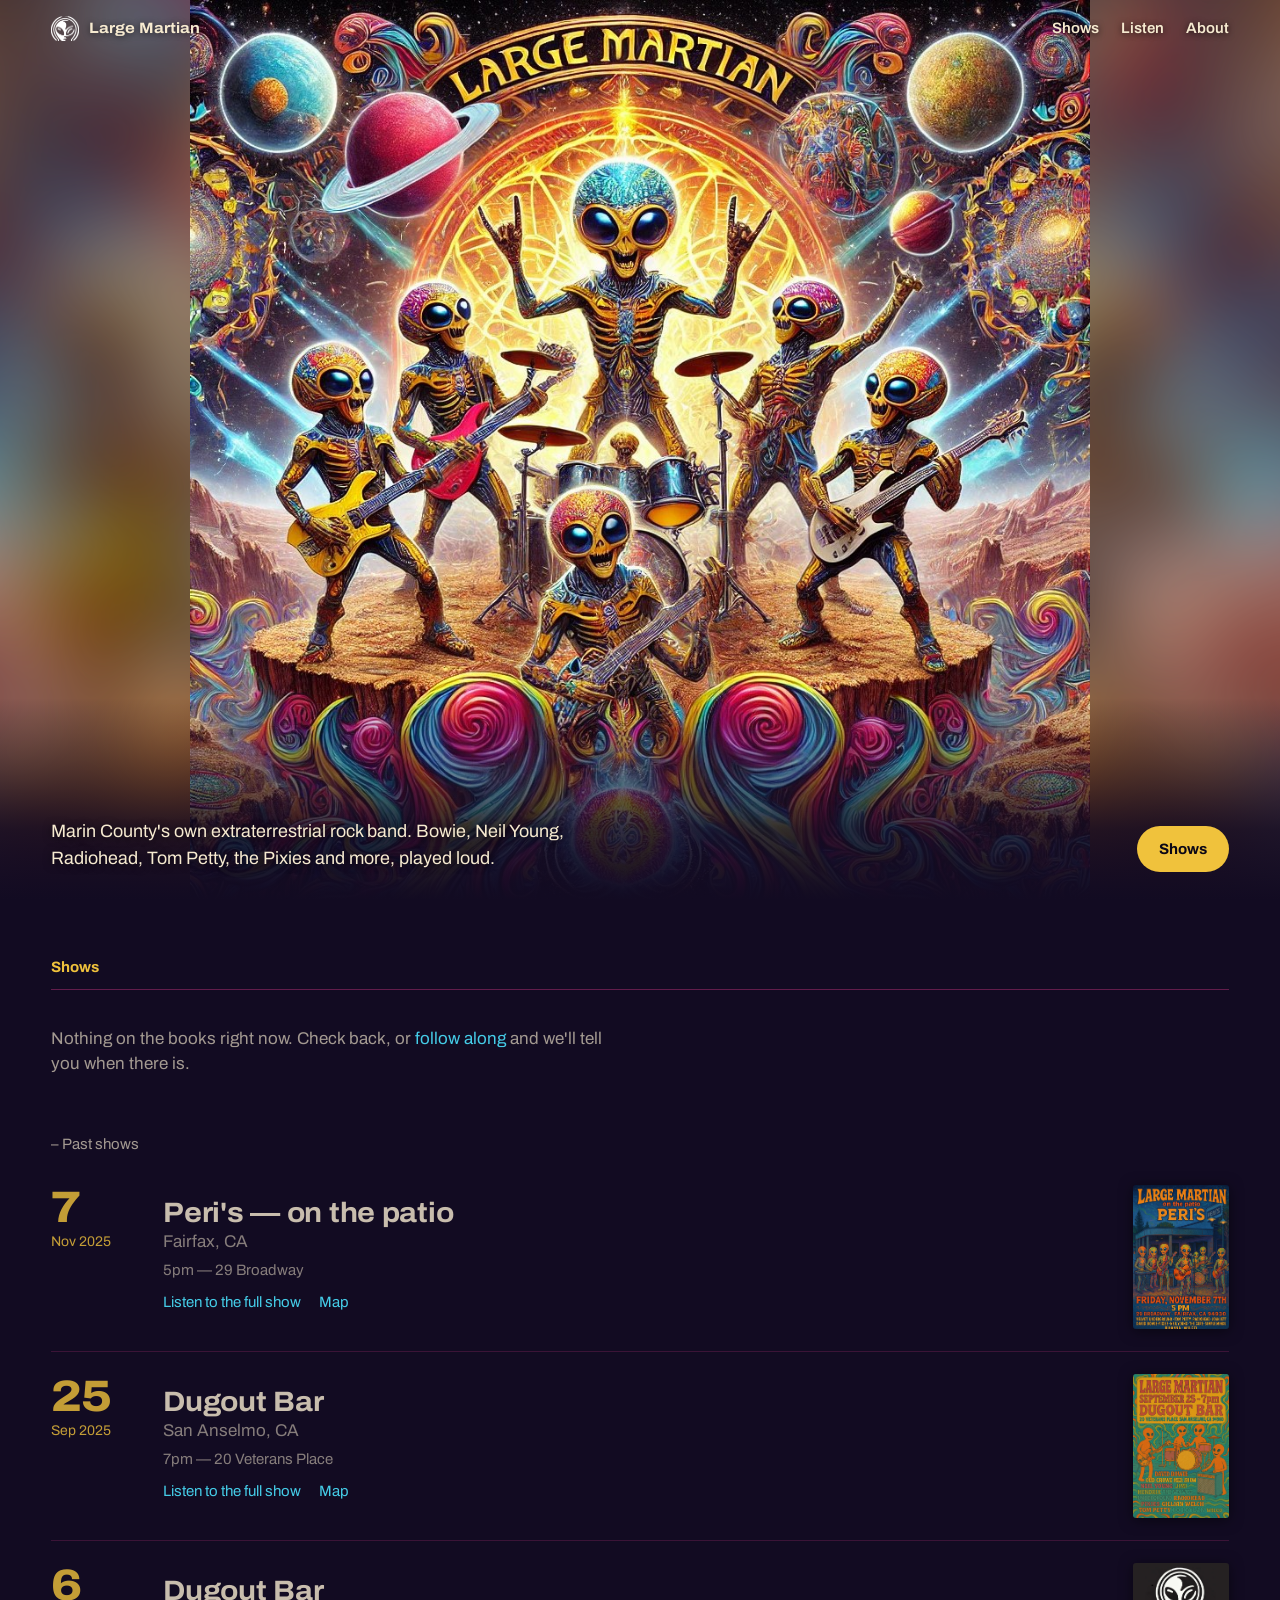
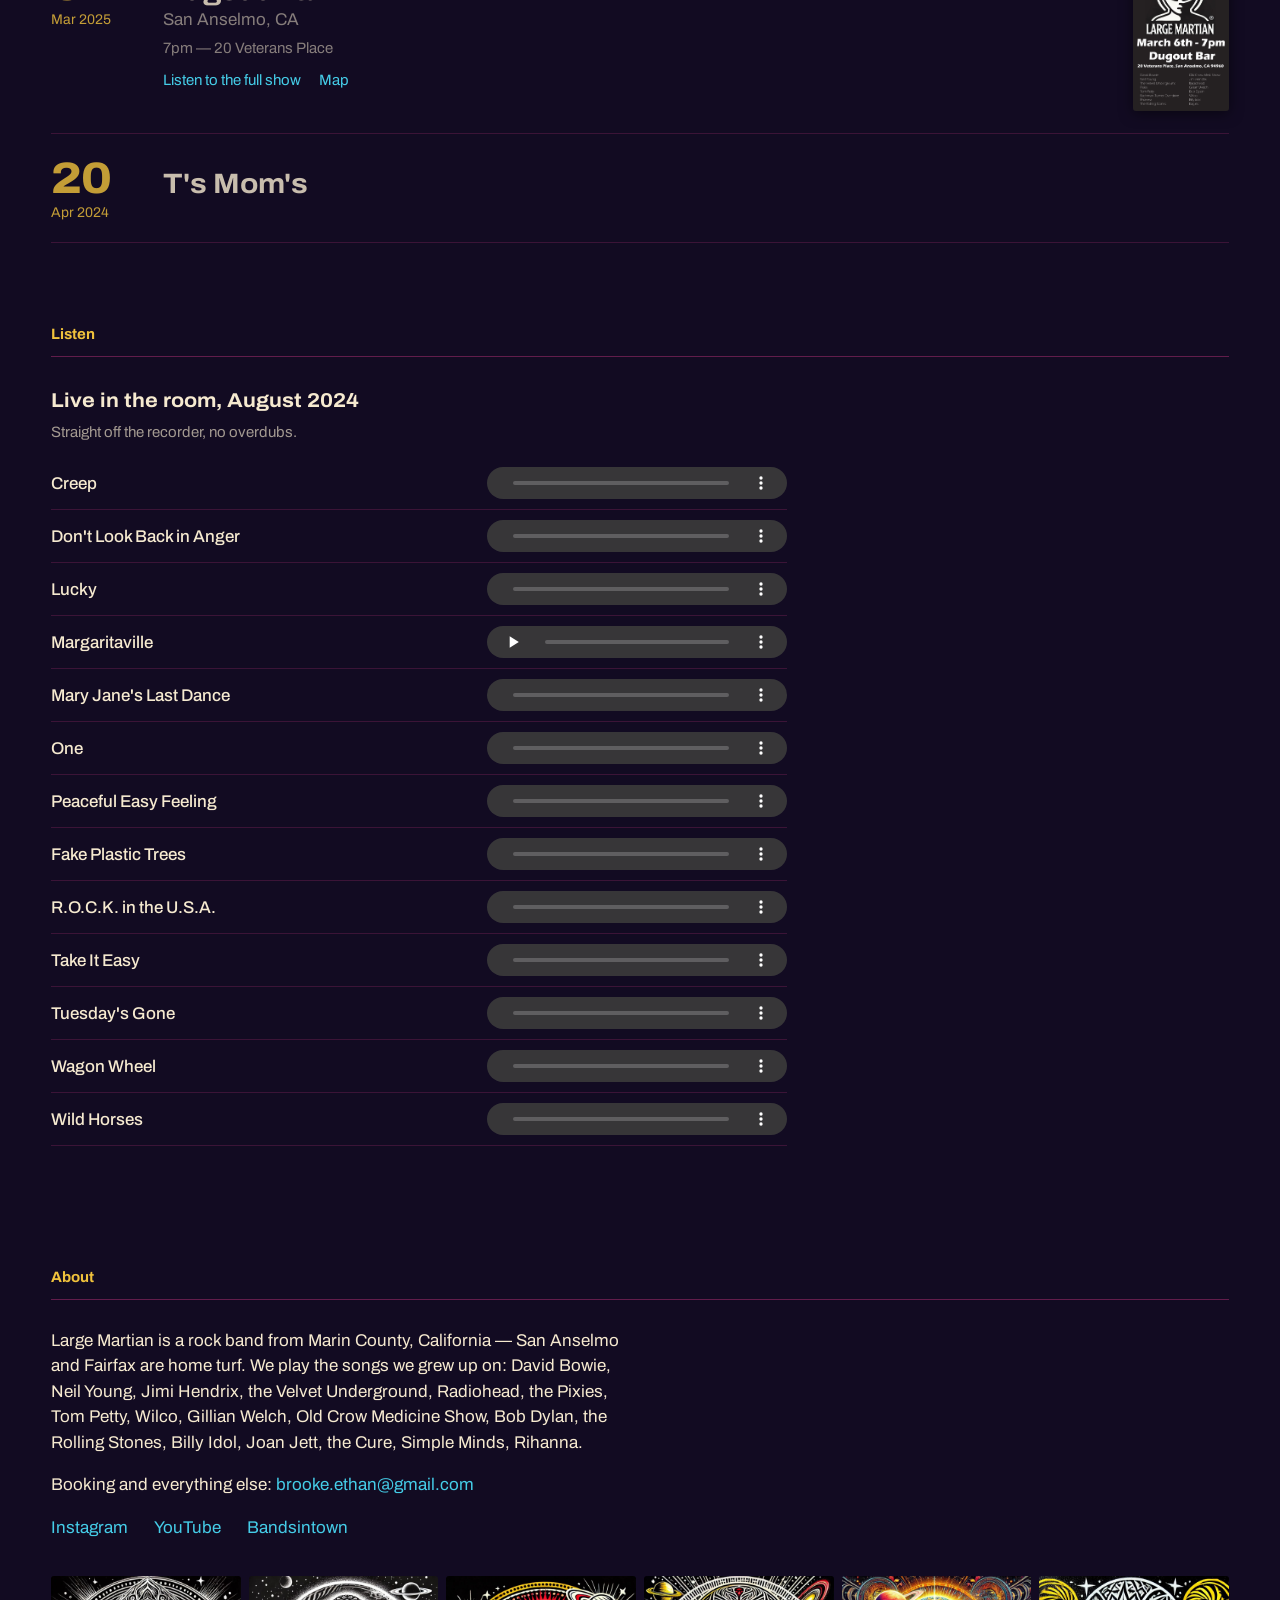
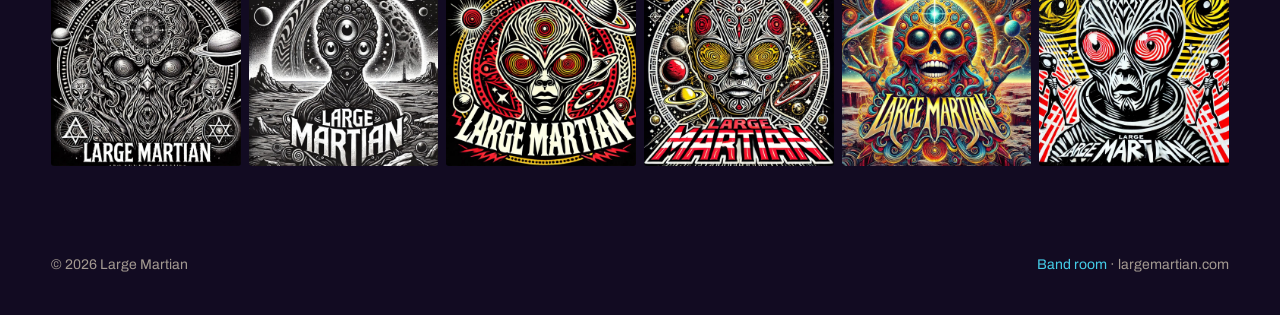
==== commit 0c04c793: "Link the band room from the footer Co-Authored-By: Claude Fable 5.1 <noreply@anthropic.com> Claude-S" ====
--- a/index.html
+++ b/index.html
@@ -71,7 +71,7 @@
 
 <footer>
   <span>© <span id="year"></span> Large Martian</span>
-  <span>largemartian.com</span>
+  <span><a href="band/">Band room</a> · largemartian.com</span>
 </footer>
 
 <script>
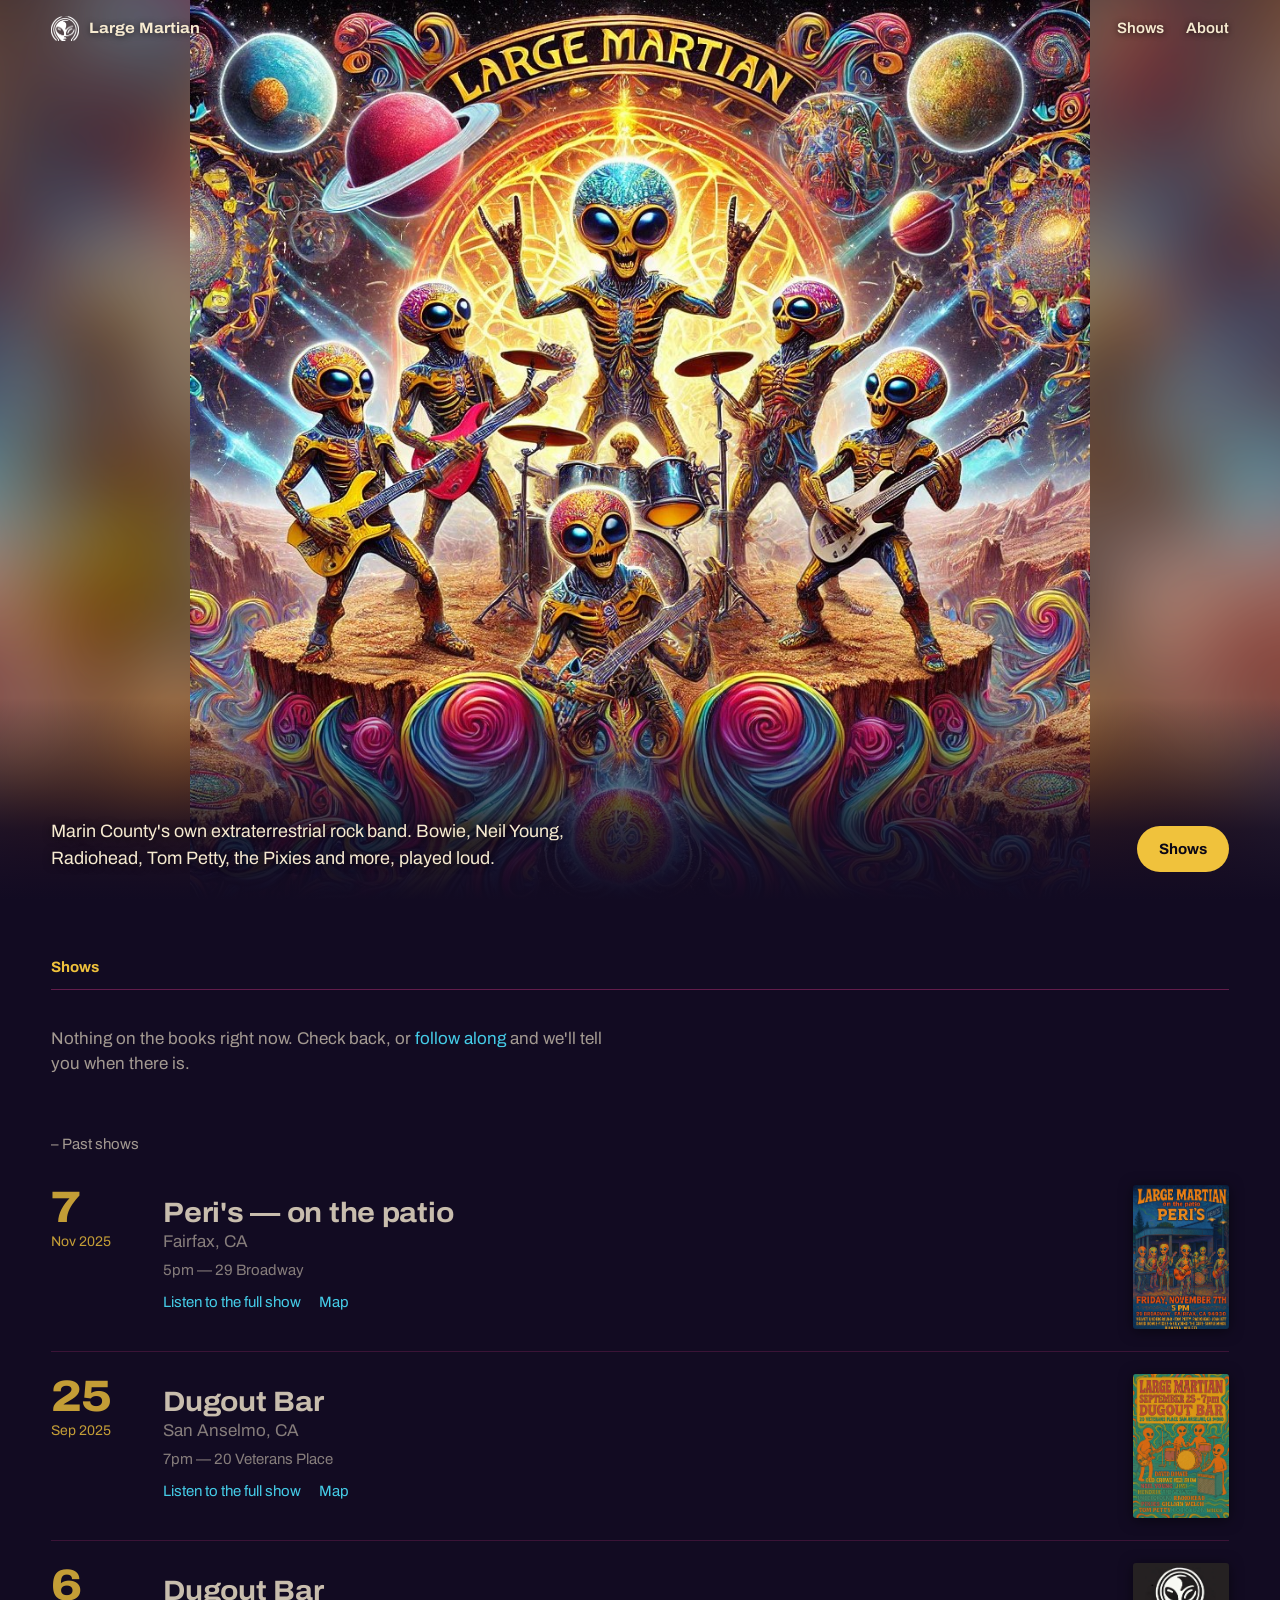
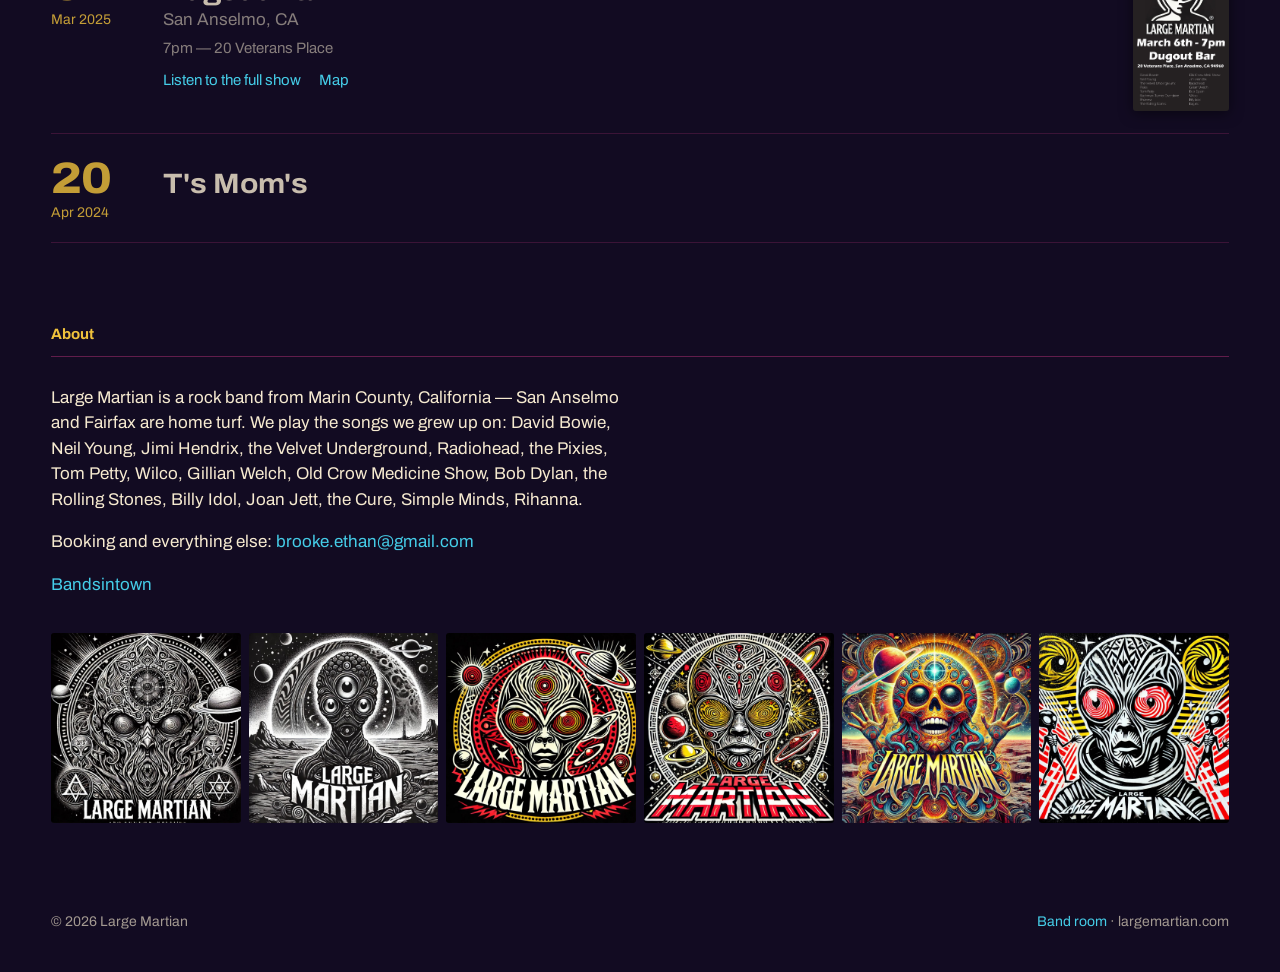
==== commit 0f9a236b: "Hide Listen section for now; keep only Bandsintown link Co-Authored-By: Claude Fable 5.1 <noreply@an" ====
--- a/index.html
+++ b/index.html
@@ -124,6 +124,10 @@
   try {
     const pub = await (await fetch('listen.json', {cache: 'no-store'})).json();
     const wrap = document.getElementById('public-tracks');
+    if (!(pub.sessions || []).length) {
+      document.getElementById('listen').hidden = true;
+      document.querySelector('.top nav a[href="#listen"]').hidden = true;
+    }
     (pub.sessions || []).forEach(sess => {
       const div = document.createElement('div');
       div.className = 'session';
